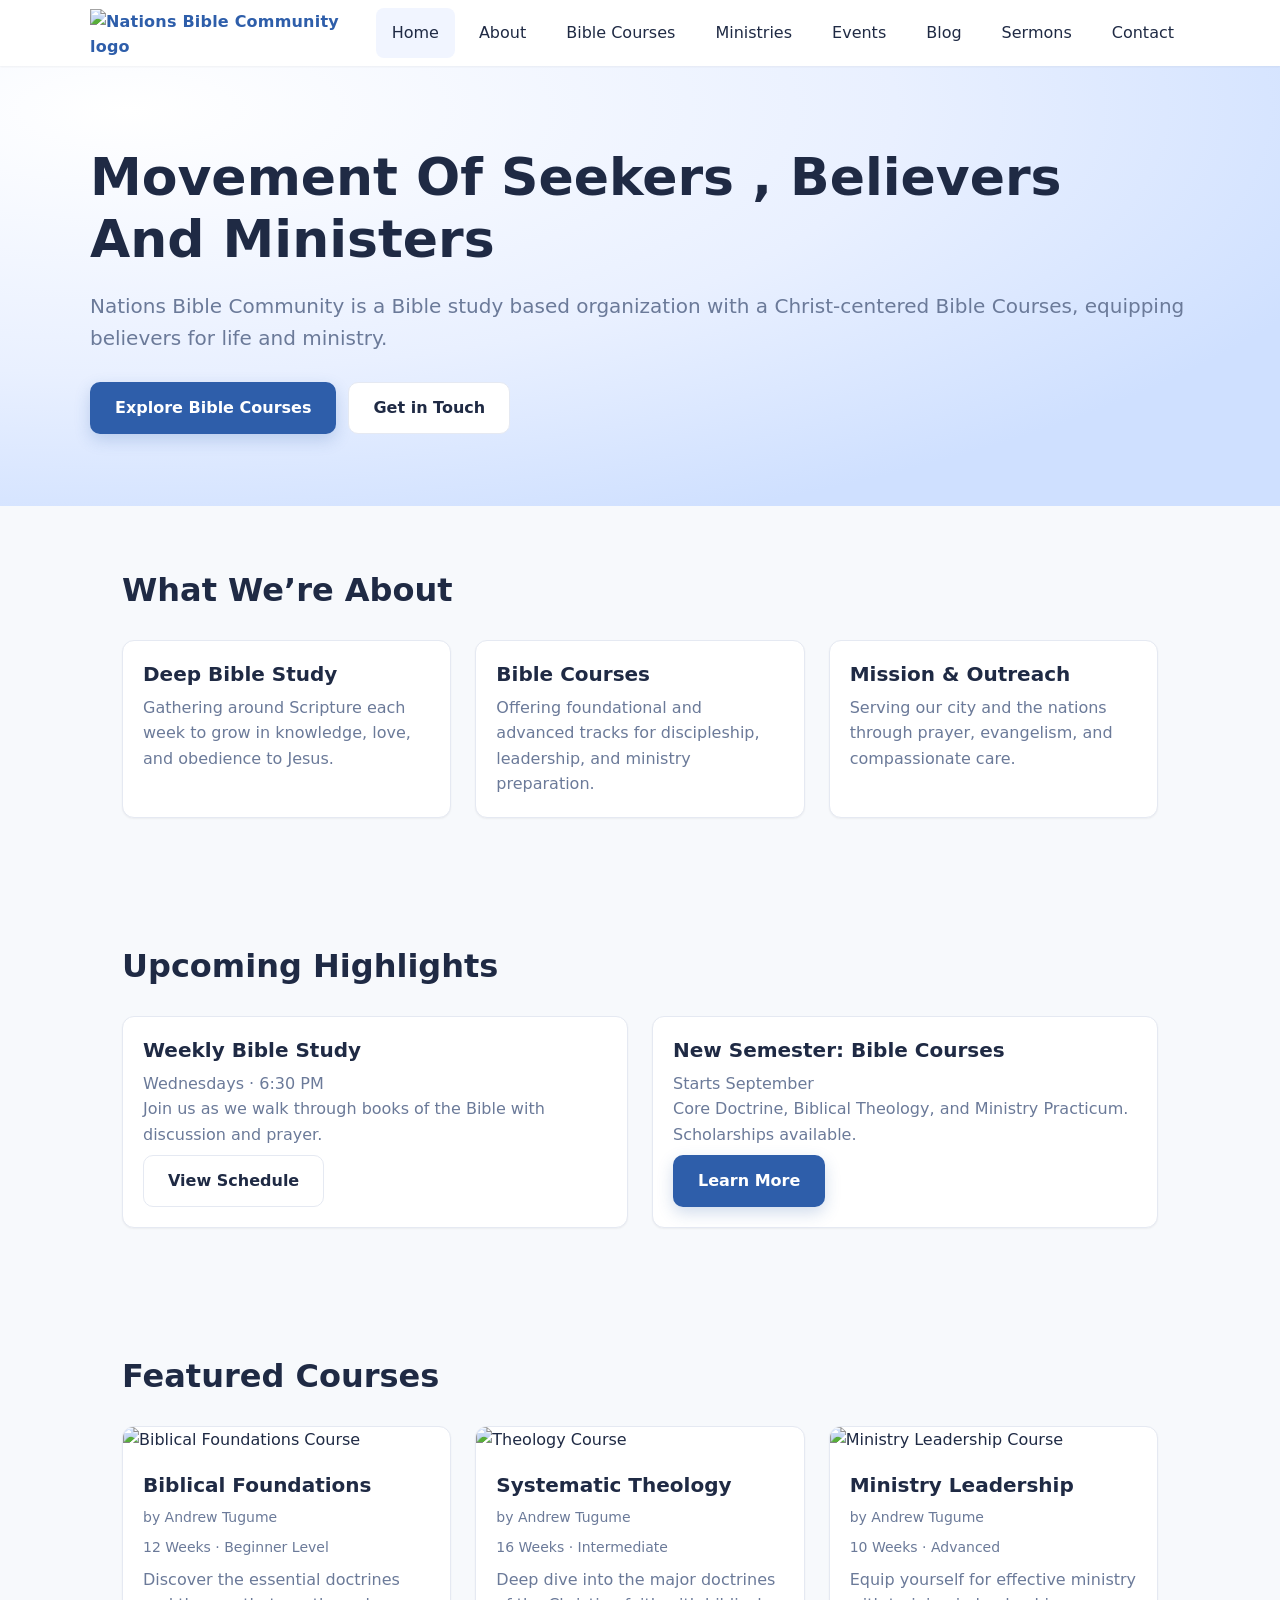
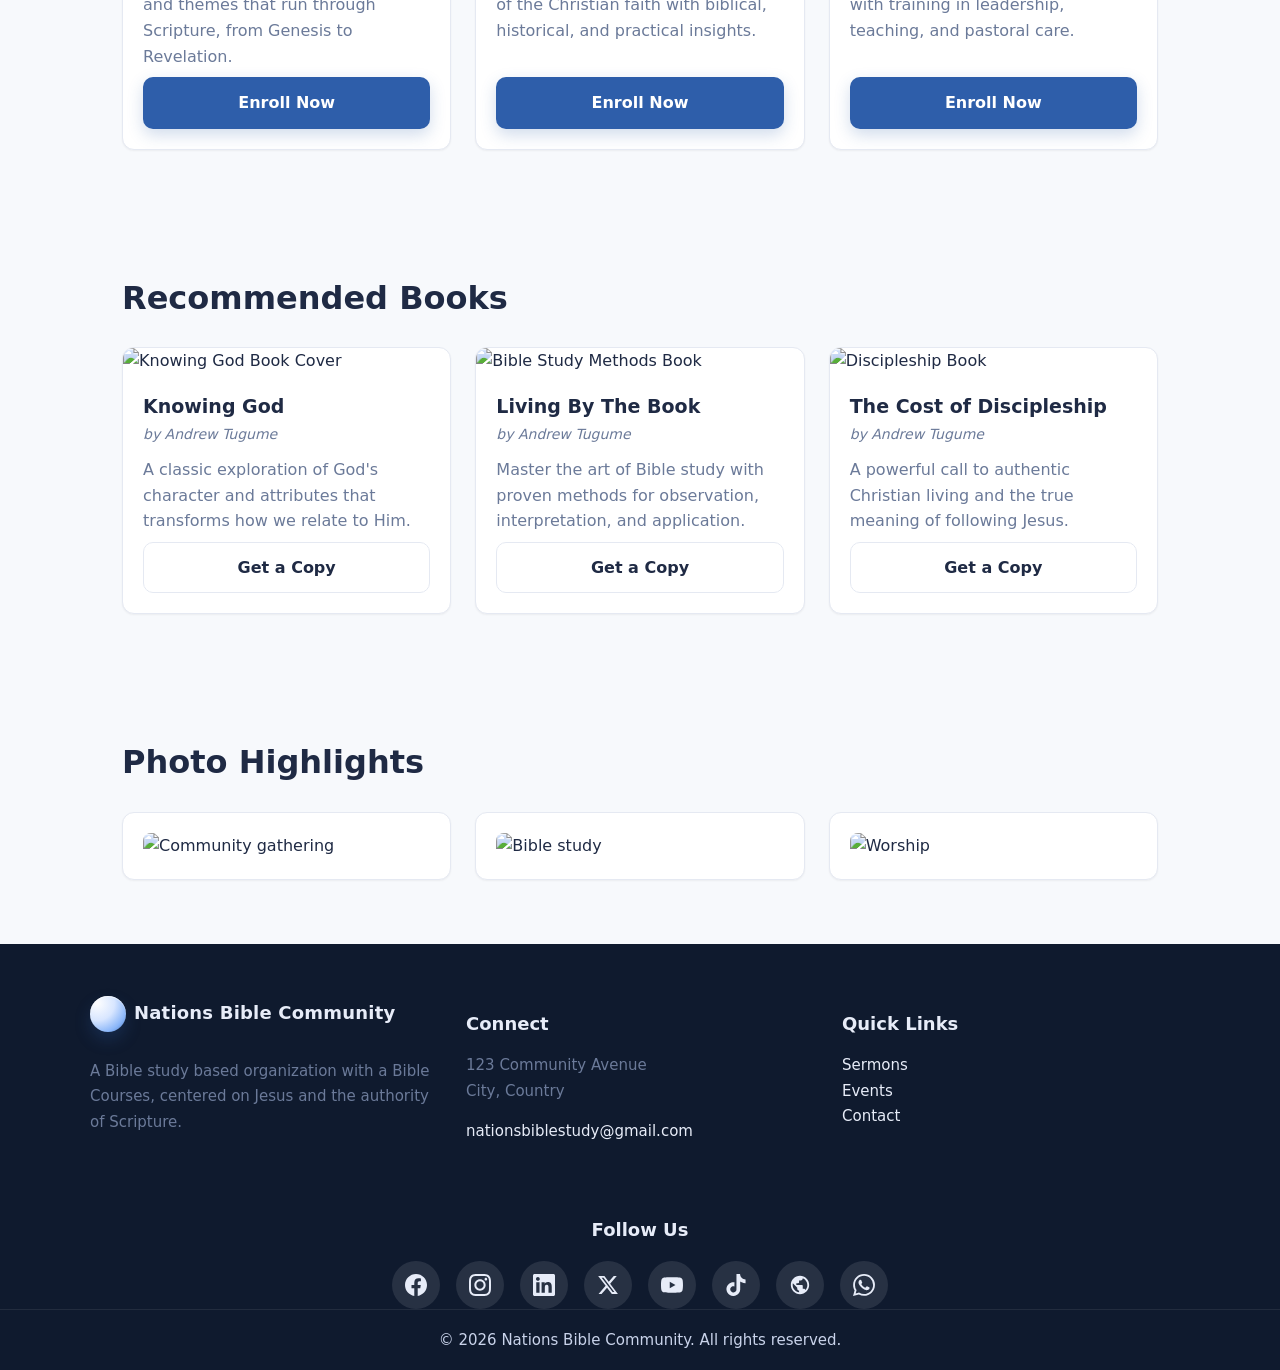
==== index.html @ 36cb025d "Add Netlify CMS blog system with first post: BOLDNESS FOR NOTABLE MIRACLES AND CONVERSIONS - Set up " ====
<!doctype html>
<html lang="en">
  <head>
    <meta charset="utf-8" />
    <meta name="viewport" content="width=device-width, initial-scale=1" />
    <title>Nations Bible Community</title>
    <meta name="description" content="Nations Bible Community – A Bible study based organization with a Bible Courses. Movement Of Seekers , Believers And Ministers" />
    <link rel="stylesheet" href="assets/css/styles.css" />
  </head>
  <body>
    <header class="site-header">
      <div class="container bar">
        <a class="brand" href="index.html">
          <img class="logo-img" src="https://res.cloudinary.com/dyz1cdgi8/image/upload/v1768128214/Nations_Bible_Community_Logo-04_iwufnb.png" alt="Nations Bible Community logo" />
        </a>
        <button class="nav-toggle" aria-controls="primary-nav" aria-expanded="false" aria-label="Toggle menu">☰</button>
        <nav id="primary-nav" class="primary-nav" aria-label="Primary">
          <ul class="container">
            <li><a class="active" href="index.html">Home</a></li>
            <li><a href="about.html">About</a></li>
            <li><a href="bible-Courses.html">Bible Courses</a></li>
            <li><a href="ministries.html">Ministries</a></li>
            <li><a href="events.html">Events</a></li>
            <li><a href="blog.html">Blog</a></li>
            <li><a href="sermons.html">Sermons</a></li>
            <li><a href="contact.html">Contact</a></li>
          </ul>
        </nav>
      </div>
    </header>

    <main>
      <section class="hero">
        <div class="container inner">
          <h1>Movement Of Seekers , Believers And Ministers</h1>
          <p>Nations Bible Community is a Bible study based organization with a Christ‑centered Bible Courses, equipping believers for life and ministry.</p>
          <div class="cta-row">
            <a class="btn btn-primary" href="bible-Courses.html">Explore Bible Courses</a>
            <a class="btn btn-secondary" href="contact.html">Get in Touch</a>
          </div>
        </div>
      </section>

      <section class="section">
        <div class="container">
          <h2 class="section-title">What We’re About</h2>
          <div class="grid cols-3">
            <div class="card">
              <h3>Deep Bible Study</h3>
              <p>Gathering around Scripture each week to grow in knowledge, love, and obedience to Jesus.</p>
            </div>
            <div class="card">
              <h3>Bible Courses</h3>
              <p>Offering foundational and advanced tracks for discipleship, leadership, and ministry preparation.</p>
            </div>
            <div class="card">
              <h3>Mission & Outreach</h3>
              <p>Serving our city and the nations through prayer, evangelism, and compassionate care.</p>
            </div>
          </div>
        </div>
      </section>

      <section class="section">
        <div class="container">
          <h2 class="section-title">Upcoming Highlights</h2>
          <div class="grid cols-2">
            <div class="card">
              <h3>Weekly Bible Study</h3>
              <p class="muted">Wednesdays · 6:30 PM</p>
              <p>Join us as we walk through books of the Bible with discussion and prayer.</p>
              <div class="spacer-sm"></div>
              <a class="btn btn-secondary" href="events.html">View Schedule</a>
            </div>
            <div class="card">
              <h3>New Semester: Bible Courses</h3>
              <p class="muted">Starts September</p>
              <p>Core Doctrine, Biblical Theology, and Ministry Practicum. Scholarships available.</p>
              <div class="spacer-sm"></div>
              <a class="btn btn-primary" href="bible-Courses.html">Learn More</a>
            </div>
          </div>
        </div>
      </section>

      <section class="section">
        <div class="container">
          <h2 class="section-title">Featured Courses</h2>
          <div class="grid cols-3">
            <div class="card course-card">
              <img src="https://images.unsplash.com/photo-1506869640319-fe1a24fd76dc?w=400&h=300&fit=crop" alt="Biblical Foundations Course" class="course-thumbnail" />
              <div class="course-content">
                <h3>Biblical Foundations</h3>
                <p class="muted">by Andrew Tugume</p>
                <p class="muted">12 Weeks · Beginner Level</p>
                <p>Discover the essential doctrines and themes that run through Scripture, from Genesis to Revelation.</p>
                <div class="spacer-sm"></div>
                <a class="btn btn-primary" href="bible-Courses.html">Enroll Now</a>
              </div>
            </div>
            <div class="card course-card">
              <img src="https://images.unsplash.com/photo-1532012197267-da84d127e765?w=400&h=300&fit=crop" alt="Theology Course" class="course-thumbnail" />
              <div class="course-content">
                <h3>Systematic Theology</h3>
                <p class="muted">by Andrew Tugume</p>
                <p class="muted">16 Weeks · Intermediate</p>
                <p>Deep dive into the major doctrines of the Christian faith with biblical, historical, and practical insights.</p>
                <div class="spacer-sm"></div>
                <a class="btn btn-primary" href="bible-Courses.html">Enroll Now</a>
              </div>
            </div>
            <div class="card course-card">
              <img src="https://images.unsplash.com/photo-1481627834876-b7833e8f5570?w=400&h=300&fit=crop" alt="Ministry Leadership Course" class="course-thumbnail" />
              <div class="course-content">
                <h3>Ministry Leadership</h3>
                <p class="muted">by Andrew Tugume</p>
                <p class="muted">10 Weeks · Advanced</p>
                <p>Equip yourself for effective ministry with training in leadership, teaching, and pastoral care.</p>
                <div class="spacer-sm"></div>
                <a class="btn btn-primary" href="bible-Courses.html">Enroll Now</a>
              </div>
            </div>
          </div>
        </div>
      </section>

      <section class="section">
        <div class="container">
          <h2 class="section-title">Recommended Books</h2>
          <div class="grid cols-3">
            <div class="card book-card">
              <img src="https://images.unsplash.com/photo-1544947950-fa07a98d237f?w=300&h=400&fit=crop" alt="Knowing God Book Cover" class="book-thumbnail" />
              <div class="book-content">
                <h3>Knowing God</h3>
                <p class="muted">by Andrew Tugume</p>
                <p>A classic exploration of God's character and attributes that transforms how we relate to Him.</p>
                <div class="spacer-sm"></div>
                <a class="btn btn-secondary" href="contact.html">Get a Copy</a>
              </div>
            </div>
            <div class="card book-card">
              <img src="https://images.unsplash.com/photo-1512820790803-83ca734da794?w=300&h=400&fit=crop" alt="Bible Study Methods Book" class="book-thumbnail" />
              <div class="book-content">
                <h3>Living By The Book</h3>
                <p class="muted">by Andrew Tugume</p>
                <p>Master the art of Bible study with proven methods for observation, interpretation, and application.</p>
                <div class="spacer-sm"></div>
                <a class="btn btn-secondary" href="contact.html">Get a Copy</a>
              </div>
            </div>
            <div class="card book-card">
              <img src="https://images.unsplash.com/photo-1543002588-bfa74002ed7e?w=300&h=400&fit=crop" alt="Discipleship Book" class="book-thumbnail" />
              <div class="book-content">
                <h3>The Cost of Discipleship</h3>
                <p class="muted">by Andrew Tugume</p>
                <p>A powerful call to authentic Christian living and the true meaning of following Jesus.</p>
                <div class="spacer-sm"></div>
                <a class="btn btn-secondary" href="contact.html">Get a Copy</a>
              </div>
            </div>
          </div>
        </div>
      </section>

      <section class="section">
        <div class="container">
          <h2 class="section-title">Photo Highlights</h2>
          <div class="grid cols-3">
            <div class="card"><img src="https://asset.cloudinary.com/dwa3soopc/c2e55dc8b83c767d360cef17e746f982" alt="Community gathering" /></div>
            <div class="card"><img src="https://asset.cloudinary.com/dwa3soopc/c2e55dc8b83c767d360cef17e746f982" alt="Bible study" /></div>
            <div class="card"><img src="https://asset.cloudinary.com/dwa3soopc/c2e55dc8b83c767d360cef17e746f982" alt="Worship" /></div>
          </div>
        </div>
      </section>
    </main>

    <footer class="site-footer">
      <div class="container grid cols-3">
        <div>
          <div class="brand">
            <span class="logo" aria-hidden="true"></span>
            <span class="title">Nations Bible Community</span>
          </div>
          <div class="spacer-sm"></div>
          <p class="muted">A Bible study based organization with a Bible Courses, centered on Jesus and the authority of Scripture.</p>
        </div>
        <div>
          <h3>Connect</h3>
          <p class="muted">123 Community Avenue<br>City, Country</p>
          <p><a href="mailto:nationsbiblestudy@gmail.com">nationsbiblestudy@gmail.com</a></p>
        </div>
        <div>
          <h3>Quick Links</h3>
          <p><a href="sermons.html">Sermons</a><br><a href="events.html">Events</a><br><a href="contact.html">Contact</a></p>
        </div>
      </div>
      <div class="container">
        <div class="social-links">
          <h3>Follow Us</h3>
          <div class="social-icons">
            <a href="https://www.facebook.com/nationsbiblecommunity" target="_blank" rel="noopener noreferrer" aria-label="Facebook" class="social-icon">
              <svg viewBox="0 0 24 24" width="24" height="24" fill="currentColor"><path d="M24 12.073c0-6.627-5.373-12-12-12s-12 5.373-12 12c0 5.99 4.388 10.954 10.125 11.854v-8.385H7.078v-3.47h3.047V9.43c0-3.007 1.792-4.669 4.533-4.669 1.312 0 2.686.235 2.686.235v2.953H15.83c-1.491 0-1.956.925-1.956 1.874v2.25h3.328l-.532 3.47h-2.796v8.385C19.612 23.027 24 18.062 24 12.073z"/></svg>
            </a>
            <a href="https://www.instagram.com/nationsbiblecommunity/" target="_blank" rel="noopener noreferrer" aria-label="Instagram" class="social-icon">
              <svg viewBox="0 0 24 24" width="24" height="24" fill="currentColor"><path d="M12 2.163c3.204 0 3.584.012 4.85.07 3.252.148 4.771 1.691 4.919 4.919.058 1.265.069 1.645.069 4.849 0 3.205-.012 3.584-.069 4.849-.149 3.225-1.664 4.771-4.919 4.919-1.266.058-1.644.07-4.85.07-3.204 0-3.584-.012-4.849-.07-3.26-.149-4.771-1.699-4.919-4.92-.058-1.265-.07-1.644-.07-4.849 0-3.204.013-3.583.07-4.849.149-3.227 1.664-4.771 4.919-4.919 1.266-.057 1.645-.069 4.849-.069zm0-2.163c-3.259 0-3.667.014-4.947.072-4.358.2-6.78 2.618-6.98 6.98-.059 1.281-.073 1.689-.073 4.948 0 3.259.014 3.668.072 4.948.2 4.358 2.618 6.78 6.98 6.98 1.281.058 1.689.072 4.948.072 3.259 0 3.668-.014 4.948-.072 4.354-.2 6.782-2.618 6.979-6.98.059-1.28.073-1.689.073-4.948 0-3.259-.014-3.667-.072-4.947-.196-4.354-2.617-6.78-6.979-6.98-1.281-.059-1.69-.073-4.949-.073zm0 5.838c-3.403 0-6.162 2.759-6.162 6.162s2.759 6.163 6.162 6.163 6.162-2.759 6.162-6.163c0-3.403-2.759-6.162-6.162-6.162zm0 10.162c-2.209 0-4-1.79-4-4 0-2.209 1.791-4 4-4s4 1.791 4 4c0 2.21-1.791 4-4 4zm6.406-11.845c-.796 0-1.441.645-1.441 1.44s.645 1.44 1.441 1.44c.795 0 1.439-.645 1.439-1.44s-.644-1.44-1.439-1.44z"/></svg>
            </a>
            <a href="https://www.linkedin.com/in/nations-bible-community-0844b33a5/" target="_blank" rel="noopener noreferrer" aria-label="LinkedIn" class="social-icon">
              <svg viewBox="0 0 24 24" width="24" height="24" fill="currentColor"><path d="M20.447 20.452h-3.554v-5.569c0-1.328-.027-3.037-1.852-3.037-1.853 0-2.136 1.445-2.136 2.939v5.667H9.351V9h3.414v1.561h.046c.477-.9 1.637-1.85 3.37-1.85 3.601 0 4.267 2.37 4.267 5.455v6.286zM5.337 7.433c-1.144 0-2.063-.926-2.063-2.065 0-1.138.92-2.063 2.063-2.063 1.14 0 2.064.925 2.064 2.063 0 1.139-.925 2.065-2.064 2.065zm1.782 13.019H3.555V9h3.564v11.452zM22.225 0H1.771C.792 0 0 .774 0 1.729v20.542C0 23.227.792 24 1.771 24h20.451C23.2 24 24 23.227 24 22.271V1.729C24 .774 23.2 0 22.222 0h.003z"/></svg>
            </a>
            <a href="https://x.com/NationsBible" target="_blank" rel="noopener noreferrer" aria-label="Twitter/X" class="social-icon">
              <svg viewBox="0 0 24 24" width="24" height="24" fill="currentColor"><path d="M18.244 2.25h3.308l-7.227 8.26 8.502 11.24H16.17l-5.214-6.817L4.99 21.75H1.68l7.73-8.835L1.254 2.25H8.08l4.713 6.231zm-1.161 17.52h1.833L7.084 4.126H5.117z"/></svg>
            </a>
            <a href="https://www.youtube.com/@NationsBibleCommunity" target="_blank" rel="noopener noreferrer" aria-label="YouTube" class="social-icon">
              <svg viewBox="0 0 24 24" width="24" height="24" fill="currentColor"><path d="M23.498 6.186a3.016 3.016 0 0 0-2.122-2.136C19.505 3.545 12 3.545 12 3.545s-7.505 0-9.377.505A3.017 3.017 0 0 0 .502 6.186C0 8.07 0 12 0 12s0 3.93.502 5.814a3.016 3.016 0 0 0 2.122 2.136c1.871.505 9.376.505 9.376.505s7.505 0 9.377-.505a3.015 3.015 0 0 0 2.122-2.136C24 15.93 24 12 24 12s0-3.93-.502-5.814zM9.545 15.568V8.432L15.818 12l-6.273 3.568z"/></svg>
            </a>
            <a href="https://www.tiktok.com/@nationsbiblecommunity" target="_blank" rel="noopener noreferrer" aria-label="TikTok" class="social-icon">
              <svg viewBox="0 0 24 24" width="24" height="24" fill="currentColor"><path d="M12.525.02c1.31-.02 2.61-.01 3.91-.02.08 1.53.63 3.09 1.75 4.17 1.12 1.11 2.7 1.62 4.24 1.79v4.03c-1.44-.05-2.89-.35-4.2-.97-.57-.26-1.1-.59-1.62-.93-.01 2.92.01 5.84-.02 8.75-.08 1.4-.54 2.79-1.35 3.94-1.31 1.92-3.58 3.17-5.91 3.21-1.43.08-2.86-.31-4.08-1.03-2.02-1.19-3.44-3.37-3.65-5.71-.02-.5-.03-1-.01-1.49.18-1.9 1.12-3.72 2.58-4.96 1.66-1.44 3.98-2.13 6.15-1.72.02 1.48-.04 2.96-.04 4.44-.99-.32-2.15-.23-3.02.37-.63.41-1.11 1.04-1.36 1.75-.21.51-.15 1.07-.14 1.61.24 1.64 1.82 3.02 3.5 2.87 1.12-.01 2.19-.66 2.77-1.61.19-.33.4-.67.41-1.06.1-1.79.06-3.57.07-5.36.01-4.03-.01-8.05.02-12.07z"/></svg>
            </a>
            <a href="index.html" aria-label="Website" class="social-icon">
              <svg viewBox="0 0 24 24" width="24" height="24" fill="currentColor"><path d="M12 2C6.48 2 2 6.48 2 12s4.48 10 10 10 10-4.48 10-10S17.52 2 12 2zm-1 17.93c-3.95-.49-7-3.85-7-7.93 0-.62.08-1.21.21-1.79L9 15v1c0 1.1.9 2 2 2v1.93zm6.9-2.54c-.26-.81-1-1.39-1.9-1.39h-1v-3c0-.55-.45-1-1-1H8v-2h2c.55 0 1-.45 1-1V7h2c1.1 0 2-.9 2-2v-.41c2.93 1.19 5 4.06 5 7.41 0 2.08-.8 3.97-2.1 5.39z"/></svg>
            </a>
            <a href="https://chat.whatsapp.com/FD0A2mCJZDa2Mbqac1Lst9" target="_blank" rel="noopener noreferrer" aria-label="WhatsApp" class="social-icon">
              <svg viewBox="0 0 24 24" width="24" height="24" fill="currentColor"><path d="M17.472 14.382c-.297-.149-1.758-.867-2.03-.967-.273-.099-.471-.148-.67.15-.197.297-.767.966-.94 1.164-.173.199-.347.223-.644.075-.297-.15-1.255-.463-2.39-1.475-.883-.788-1.48-1.761-1.653-2.059-.173-.297-.018-.458.13-.606.134-.133.298-.347.446-.52.149-.174.198-.298.298-.497.099-.198.05-.371-.025-.52-.075-.149-.669-1.612-.916-2.207-.242-.579-.487-.5-.669-.51-.173-.008-.371-.01-.57-.01-.198 0-.52.074-.792.372-.272.297-1.04 1.016-1.04 2.479 0 1.462 1.065 2.875 1.213 3.074.149.198 2.096 3.2 5.077 4.487.709.306 1.262.489 1.694.625.712.227 1.36.195 1.871.118.571-.085 1.758-.719 2.006-1.413.248-.694.248-1.289.173-1.413-.074-.124-.272-.198-.57-.347m-5.421 7.403h-.004a9.87 9.87 0 01-5.031-1.378l-.361-.214-3.741.982.998-3.648-.235-.374a9.86 9.86 0 01-1.51-5.26c.001-5.45 4.436-9.884 9.888-9.884 2.64 0 5.122 1.03 6.988 2.898a9.825 9.825 0 012.893 6.994c-.003 5.45-4.437 9.884-9.885 9.884m8.413-18.297A11.815 11.815 0 0012.05 0C5.495 0 .16 5.335.157 11.892c0 2.096.547 4.142 1.588 5.945L.057 24l6.305-1.654a11.882 11.882 0 005.683 1.448h.005c6.554 0 11.89-5.335 11.893-11.893a11.821 11.821 0 00-3.48-8.413Z"/></svg>
            </a>
          </div>
        </div>
      </div>
      <div class="footer-bottom">
        <div class="container">© <span data-year></span> Nations Bible Community. All rights reserved.</div>
      </div>
    </footer>

    <script src="assets/js/main.js"></script>
  </body>
  </html>
---- assets/css/styles.css ----
/*
  Nations Bible Community – Site Styles
  Mobile-first, responsive, accessible stylesheet.
*/

:root {
  --color-primary: #2e5eaa;
  --color-accent: #f9b233;
  --color-bg: #f7f9fc;
  --color-surface: #ffffff;
  --color-text: #1f2a44;
  --color-muted: #6b7a99;
  --color-border: #e5e9f2;
  --shadow-sm: 0 1px 2px rgba(0, 0, 0, 0.05);
  --shadow-md: 0 8px 24px rgba(31, 42, 68, 0.08);
  --radius: 12px;
  --radius-sm: 8px;
  --max-w: 1100px;
}

* {
  box-sizing: border-box;
}

html {
  font-size: 16px;
  -webkit-text-size-adjust: 100%;
  -webkit-tap-highlight-color: transparent;
}

html, body {
  margin: 0;
  padding: 0;
  font-family: Inter, system-ui, -apple-system, Segoe UI, Roboto, Helvetica, Arial, "Apple Color Emoji", "Segoe UI Emoji";
  color: var(--color-text);
  background: var(--color-bg);
  line-height: 1.6;
  overflow-x: hidden;
}

img, video {
  max-width: 100%;
  height: auto;
  display: block;
}

a {
  color: var(--color-primary);
  text-decoration: none;
  -webkit-tap-highlight-color: rgba(46, 94, 170, 0.1);
}

a:hover {
  text-decoration: underline;
}

/* Touch-friendly minimum target size */
button, a, input, select, textarea {
  min-height: 44px;
}

.container {
  width: 100%;
  max-width: var(--max-w);
  margin: 0 auto;
  padding: 0 16px;
}

@media (min-width: 640px) {
  .container {
    padding: 0 24px;
  }
}

@media (min-width: 1024px) {
  .container {
    padding: 0 32px;
  }
}

/* Header / Navigation */
.site-header {
  position: sticky;
  top: 0;
  z-index: 1000;
  background: var(--color-surface);
  box-shadow: var(--shadow-sm);
}

.site-header .bar {
  display: flex;
  align-items: center;
  justify-content: space-between;
  min-height: 64px;
  padding: 8px 0;
}

.brand {
  display: flex;
  align-items: center;
  gap: 8px;
  font-weight: 700;
  letter-spacing: 0.2px;
  min-height: 44px;
}

.brand .logo {
  width: 36px;
  height: 36px;
  flex-shrink: 0;
  border-radius: 50%;
  background: radial-gradient(120% 120% at 20% 20%, #fefefe, #d8e6ff 40%, #8ab6f9 70%, #2e5eaa 100%);
  box-shadow: inset 0 1px 0 rgba(255,255,255,.6), 0 8px 16px rgba(46,94,170,.25);
}

.brand .title {
  font-size: 16px;
  display: none;
}

@media (min-width: 640px) {
  .brand .title {
    display: block;
    font-size: 18px;
  }
}

/* Image logo support */
.brand .logo-img {
  height: 36px;
  width: auto;
  max-width: 150px;
  object-fit: contain;
}

@media (min-width: 640px) {
  .brand .logo-img {
    height: 40px;
    max-width: 200px;
  }
}

@media (min-width: 1024px) {
  .brand .logo-img {
    height: 48px;
    max-width: 250px;
  }
}

.nav-toggle {
  appearance: none;
  border: 1px solid var(--color-border);
  background: var(--color-surface);
  color: var(--color-text);
  height: 44px;
  width: 48px;
  border-radius: var(--radius-sm);
  display: grid;
  place-items: center;
  cursor: pointer;
  font-size: 20px;
  flex-shrink: 0;
  transition: background 0.2s ease;
}

.nav-toggle:hover {
  background: #f1f5ff;
}

.nav-toggle:active {
  transform: scale(0.98);
}

nav.primary-nav {
  position: fixed;
  inset: 64px 0 auto 0;
  background: var(--color-surface);
  box-shadow: var(--shadow-md);
  transform: translateY(-8px);
  opacity: 0;
  pointer-events: none;
  transition: opacity .2s ease, transform .2s ease;
  max-height: calc(100vh - 64px);
  overflow-y: auto;
  -webkit-overflow-scrolling: touch;
}

nav.primary-nav.open {
  transform: translateY(0);
  opacity: 1;
  pointer-events: auto;
}

nav.primary-nav ul {
  list-style: none;
  margin: 0;
  padding: 12px;
}

nav.primary-nav li a {
  display: block;
  padding: 14px 16px;
  border-radius: var(--radius-sm);
  color: var(--color-text);
  font-size: 16px;
  transition: background 0.2s ease;
}

nav.primary-nav li a:hover,
nav.primary-nav li a.active {
  background: #f1f5ff;
  text-decoration: none;
}

/* Tablet and Desktop nav */
@media (min-width: 768px) {
  .nav-toggle { display: none; }
  
  nav.primary-nav {
    position: static;
    background: transparent;
    box-shadow: none;
    transform: none;
    opacity: 1;
    pointer-events: auto;
    max-height: none;
    overflow-y: visible;
  }
  
  nav.primary-nav ul {
    display: flex;
    gap: 4px;
    padding: 0;
    flex-wrap: wrap;
  }
  
  nav.primary-nav li a { 
    padding: 10px 12px;
    font-size: 15px;
  }
}

@media (min-width: 1024px) {
  nav.primary-nav ul {
    gap: 8px;
  }
  
  nav.primary-nav li a { 
    padding: 12px 16px;
    font-size: 16px;
  }
}

/* Hero */
.hero {
  position: relative;
  background: radial-gradient(120% 120% at 10% 10%, #ffffff, #e9f0ff 50%, #cfe0ff 85%);
  overflow: hidden;
}

.hero .inner {
  display: grid;
  gap: 16px;
  padding: 40px 0 36px;
}

.hero h1 {
  margin: 0;
  font-size: 28px;
  line-height: 1.2;
}

.hero p {
  margin: 0;
  color: var(--color-muted);
  font-size: 16px;
  line-height: 1.6;
}

.cta-row {
  display: flex;
  gap: 12px;
  flex-wrap: wrap;
  margin-top: 8px;
}

@media (min-width: 640px) {
  .hero .inner { 
    padding: 48px 0 44px;
    gap: 18px;
  }
  .hero h1 { font-size: 36px; }
  .hero p { font-size: 18px; }
}

@media (min-width: 1024px) {
  .hero .inner { 
    padding: 64px 0 56px;
    gap: 20px;
  }
  .hero h1 { font-size: 44px; }
  .hero p { font-size: 20px; }
}

@media (min-width: 1280px) {
  .hero .inner { padding: 80px 0 72px; }
  .hero h1 { font-size: 52px; }
}

/* Sections */
section.section {
  padding: 36px 0;
}

@media (min-width: 640px) {
  section.section {
    padding: 48px 0;
  }
}

@media (min-width: 1024px) {
  section.section {
    padding: 64px 0;
  }
}

.section .section-title {
  margin: 0 0 20px 0;
  font-size: 24px;
  line-height: 1.3;
}

@media (min-width: 640px) {
  .section .section-title {
    font-size: 28px;
    margin: 0 0 24px 0;
  }
}

@media (min-width: 1024px) {
  .section .section-title {
    font-size: 32px;
    margin: 0 0 28px 0;
  }
}

.grid {
  display: grid;
  gap: 16px;
}

@media (min-width: 640px) {
  .grid {
    gap: 20px;
  }
}

@media (min-width: 1024px) {
  .grid {
    gap: 24px;
  }
}

.grid.cols-3 { 
  grid-template-columns: 1fr;
}

@media (min-width: 640px) {
  .grid.cols-3 { 
    grid-template-columns: repeat(2, 1fr);
  }
}

@media (min-width: 1024px) {
  .grid.cols-3 { 
    grid-template-columns: repeat(3, 1fr);
  }
}

.grid.cols-2 { 
  grid-template-columns: 1fr;
}

@media (min-width: 768px) {
  .grid.cols-2 { 
    grid-template-columns: repeat(2, 1fr);
  }
}

.card {
  background: var(--color-surface);
  border: 1px solid var(--color-border);
  border-radius: var(--radius);
  padding: 16px;
  box-shadow: var(--shadow-sm);
  transition: transform 0.2s ease, box-shadow 0.2s ease;
}

@media (min-width: 640px) {
  .card {
    padding: 20px;
  }
}

.card:hover {
  transform: translateY(-2px);
  box-shadow: var(--shadow-md);
}

.card h3 {
  margin: 0 0 8px 0;
  font-size: 18px;
  line-height: 1.3;
}

@media (min-width: 640px) {
  .card h3 {
    font-size: 20px;
  }
}

.card p { 
  margin: 0; 
  color: var(--color-muted);
  font-size: 15px;
  line-height: 1.6;
}

@media (min-width: 640px) {
  .card p {
    font-size: 16px;
  }
}

.card img {
  border-radius: 8px;
  width: 100%;
  height: auto;
}

/* Course Cards */
.course-card {
  display: flex;
  flex-direction: column;
  overflow: hidden;
  padding: 0;
}

.course-thumbnail {
  width: 100%;
  height: 200px;
  object-fit: cover;
  border-radius: 12px 12px 0 0;
}

@media (min-width: 640px) {
  .course-thumbnail {
    height: 220px;
  }
}

@media (min-width: 1024px) {
  .course-thumbnail {
    height: 240px;
  }
}

.course-content {
  padding: 16px;
  display: flex;
  flex-direction: column;
  flex-grow: 1;
}

@media (min-width: 640px) {
  .course-content {
    padding: 20px;
  }
}

.course-card h3 {
  margin: 0 0 8px 0;
  font-size: 20px;
  color: var(--color-text);
}

.course-card .muted {
  font-size: 14px;
  margin-bottom: 8px;
}

.course-card .btn {
  margin-top: auto;
  width: 100%;
}

/* Book Cards */
.book-card {
  display: flex;
  flex-direction: column;
  overflow: hidden;
  padding: 0;
}

.book-thumbnail {
  width: 100%;
  height: 280px;
  object-fit: cover;
  border-radius: 12px 12px 0 0;
}

@media (min-width: 640px) {
  .book-thumbnail {
    height: 320px;
  }
}

@media (min-width: 1024px) {
  .book-thumbnail {
    height: 360px;
  }
}

.book-content {
  padding: 16px;
  display: flex;
  flex-direction: column;
  flex-grow: 1;
}

@media (min-width: 640px) {
  .book-content {
    padding: 20px;
  }
}

.book-card h3 {
  margin: 0 0 4px 0;
  font-size: 19px;
  color: var(--color-text);
}

.book-card .muted {
  font-size: 14px;
  margin-bottom: 12px;
  font-style: italic;
}

.book-card p {
  margin-bottom: 0;
}

.book-card .btn {
  margin-top: auto;
  width: 100%;
}

/* Buttons */
.btn {
  display: inline-flex;
  align-items: center;
  justify-content: center;
  gap: 8px;
  padding: 12px 20px;
  border-radius: 10px;
  border: 1px solid transparent;
  font-weight: 600;
  font-size: 15px;
  min-height: 48px;
  cursor: pointer;
  transition: all 0.2s ease;
  text-align: center;
  width: 100%;
}

@media (min-width: 640px) {
  .btn {
    width: auto;
    font-size: 16px;
    padding: 12px 24px;
  }
}

.btn-primary {
  background: var(--color-primary);
  color: white;
  box-shadow: 0 6px 16px rgba(46, 94, 170, .22);
}

.btn-primary:hover { 
  filter: brightness(1.05); 
  text-decoration: none;
  transform: translateY(-1px);
  box-shadow: 0 8px 20px rgba(46, 94, 170, .3);
}

.btn-primary:active {
  transform: translateY(0);
}

.btn-secondary {
  background: #fff;
  color: var(--color-text);
  border-color: var(--color-border);
}

.btn-secondary:hover {
  background: #f1f5ff;
  text-decoration: none;
  border-color: var(--color-primary);
}

/* Lists */
.list {
  padding-left: 20px;
}

.list li { 
  margin-bottom: 8px;
  line-height: 1.6;
}

/* Forms */
form .field {
  display: grid;
  gap: 6px;
  margin-bottom: 16px;
}

label { 
  font-weight: 600;
  font-size: 15px;
}

@media (min-width: 640px) {
  label {
    font-size: 16px;
  }
}

input[type="text"],
input[type="email"],
input[type="tel"],
textarea, select {
  width: 100%;
  border: 1px solid var(--color-border);
  border-radius: 10px;
  padding: 12px 14px;
  background: var(--color-surface);
  color: var(--color-text);
  font-size: 16px;
  transition: border-color 0.2s ease;
  -webkit-appearance: none;
  appearance: none;
}

input[type="text"]:focus,
input[type="email"]:focus,
input[type="tel"]:focus,
textarea:focus,
select:focus {
  outline: none;
  border-color: var(--color-primary);
  box-shadow: 0 0 0 3px rgba(46, 94, 170, 0.1);
}

textarea { 
  min-height: 140px; 
  resize: vertical;
  font-family: inherit;
}

/* Footer */
.site-footer {
  background: #0f1a2e;
  color: #e7ecf8;
}

.site-footer a { 
  color: #e7ecf8;
  min-height: auto;
}

.site-footer .grid {
  padding: 32px 0 16px;
  grid-template-columns: 1fr;
  gap: 28px;
}

@media (min-width: 640px) {
  .site-footer .grid {
    padding: 40px 0 20px;
    grid-template-columns: repeat(2, 1fr);
  }
}

@media (min-width: 1024px) {
  .site-footer .grid {
    padding: 48px 0 24px;
    grid-template-columns: repeat(3, 1fr);
  }
}

.site-footer h3 {
  font-size: 18px;
  margin-bottom: 12px;
}

.site-footer p {
  line-height: 1.7;
  font-size: 15px;
}

.social-links {
  margin-top: 24px;
  text-align: center;
}

@media (min-width: 640px) {
  .social-links {
    margin-top: 32px;
  }
}

.social-links h3 {
  margin-bottom: 16px;
  font-size: 18px;
}

.social-icons {
  display: flex;
  justify-content: center;
  gap: 12px;
  flex-wrap: wrap;
}

@media (min-width: 640px) {
  .social-icons {
    gap: 16px;
  }
}

.social-icon {
  display: inline-flex;
  align-items: center;
  justify-content: center;
  width: 48px;
  height: 48px;
  min-height: 48px;
  border-radius: 50%;
  background: rgba(255, 255, 255, 0.1);
  color: #e7ecf8;
  transition: all 0.3s ease;
  flex-shrink: 0;
}

.social-icon:hover {
  background: var(--color-primary);
  transform: translateY(-2px);
  text-decoration: none;
}

.social-icon:active {
  transform: translateY(0);
}

.social-icon svg {
  width: 22px;
  height: 22px;
}

.footer-bottom {
  border-top: 1px solid rgba(255,255,255,.08);
  padding: 16px 0;
  font-size: 14px;
  color: #c9d3ea;
  text-align: center;
}

@media (min-width: 640px) {
  .footer-bottom {
    padding: 18px 0;
    font-size: 15px;
  }
}

/* Utilities */
.muted { 
  color: var(--color-muted);
  font-size: 15px;
}

@media (min-width: 640px) {
  .muted {
    font-size: 16px;
  }
}

.center { text-align: center; }
.spacer-sm { height: 8px; }
.spacer-md { height: 16px; }
.spacer-lg { height: 24px; }

.hidden { 
  position: absolute !important; 
  left: -9999px; 
}

/* Accessibility improvements */
@media (prefers-reduced-motion: reduce) {
  *,
  *::before,
  *::after {
    animation-duration: 0.01ms !important;
    animation-iteration-count: 1 !important;
    transition-duration: 0.01ms !important;
  }
}

/* Better focus states for keyboard navigation */
a:focus-visible,
button:focus-visible,
input:focus-visible,
select:focus-visible,
textarea:focus-visible {
  outline: 3px solid var(--color-primary);
  outline-offset: 2px;
}

/* Prevent text size adjustment on iOS */
@supports (-webkit-touch-callout: none) {
  body {
    -webkit-text-size-adjust: 100%;
  }
}

/* Blog Styles */
.blog-grid {
  display: grid;
  gap: 24px;
  margin-top: 32px;
}

@media (min-width: 768px) {
  .blog-grid {
    grid-template-columns: repeat(2, 1fr);
    gap: 32px;
  }
}

@media (min-width: 1024px) {
  .blog-grid {
    grid-template-columns: repeat(3, 1fr);
  }
}

.blog-card {
  background: var(--color-surface);
  border-radius: var(--radius);
  box-shadow: var(--shadow-md);
  overflow: hidden;
  transition: transform 0.2s ease, box-shadow 0.2s ease;
  display: flex;
  flex-direction: column;
  min-height: 280px;
}

.blog-card:hover {
  transform: translateY(-4px);
  box-shadow: 0 12px 32px rgba(31, 42, 68, 0.12);
}

.blog-content {
  padding: 24px;
  display: flex;
  flex-direction: column;
  flex: 1;
}

@media (min-width: 640px) {
  .blog-content {
    padding: 28px;
  }
}

.blog-meta {
  display: flex;
  gap: 12px;
  font-size: 13px;
  color: var(--color-muted);
  margin-bottom: 12px;
  flex-wrap: wrap;
}

.blog-date, .blog-author {
  display: inline-block;
}

.blog-date::after {
  content: "•";
  margin-left: 12px;
  color: var(--color-border);
}

.blog-title {
  margin: 0 0 12px;
  font-size: 20px;
  font-weight: 700;
  line-height: 1.3;
}

@media (min-width: 640px) {
  .blog-title {
    font-size: 22px;
  }
}

.blog-title a {
  color: var(--color-text);
  transition: color 0.2s ease;
}

.blog-title a:hover {
  color: var(--color-primary);
}

.blog-excerpt {
  margin: 0 0 16px;
  font-size: 15px;
  line-height: 1.6;
  color: var(--color-muted);
  flex: 1;
}

@media (min-width: 640px) {
  .blog-excerpt {
    font-size: 16px;
  }
}

/* Individual Blog Post */
.container.narrow {
  max-width: 750px;
  margin: 0 auto;
  padding: 0 16px;
}

@media (min-width: 640px) {
  .container.narrow {
    padding: 0 24px;
  }
}

.blog-post {
  padding: 40px 0 60px;
}

@media (min-width: 640px) {
  .blog-post {
    padding: 60px 0 80px;
  }
}

.blog-post-header {
  margin-bottom: 32px;
  padding-bottom: 24px;
  border-bottom: 2px solid var(--color-border);
}

@media (min-width: 640px) {
  .blog-post-header {
    margin-bottom: 40px;
    padding-bottom: 32px;
  }
}

.blog-post-header h1 {
  margin: 0 0 16px;
  font-size: 28px;
  font-weight: 800;
  line-height: 1.2;
  color: var(--color-text);
}

@media (min-width: 640px) {
  .blog-post-header h1 {
    font-size: 36px;
  }
}

@media (min-width: 768px) {
  .blog-post-header h1 {
    font-size: 42px;
  }
}

.blog-post-meta {
  display: flex;
  gap: 12px;
  font-size: 14px;
  color: var(--color-muted);
  flex-wrap: wrap;
}

@media (min-width: 640px) {
  .blog-post-meta {
    font-size: 15px;
  }
}

.blog-post-content {
  font-size: 16px;
  line-height: 1.8;
  color: var(--color-text);
}

@media (min-width: 640px) {
  .blog-post-content {
    font-size: 18px;
    line-height: 1.9;
  }
}

.blog-post-content p {
  margin: 0 0 20px;
}

@media (min-width: 640px) {
  .blog-post-content p {
    margin: 0 0 24px;
  }
}

.blog-post-content h2 {
  margin: 40px 0 20px;
  font-size: 24px;
  font-weight: 700;
  color: var(--color-text);
}

@media (min-width: 640px) {
  .blog-post-content h2 {
    font-size: 28px;
    margin: 48px 0 24px;
  }
}

.blog-post-content ul,
.blog-post-content ol {
  margin: 0 0 24px;
  padding-left: 24px;
}

@media (min-width: 640px) {
  .blog-post-content ul,
  .blog-post-content ol {
    padding-left: 28px;
  }
}

.blog-post-content li {
  margin-bottom: 12px;
}

.blog-post-content .scripture {
  font-style: italic;
  font-size: 17px;
  padding: 20px;
  background: var(--color-bg);
  border-left: 4px solid var(--color-primary);
  border-radius: var(--radius-sm);
  margin: 0 0 28px;
}

@media (min-width: 640px) {
  .blog-post-content .scripture {
    font-size: 19px;
    padding: 24px;
    margin: 0 0 32px;
  }
}

.blog-post-content .study-references {
  list-style: none;
  padding: 0;
  margin: 20px 0;
}

.blog-post-content .study-references li {
  padding: 12px 0;
  border-bottom: 1px solid var(--color-border);
}

.blog-post-content .study-references li:last-child {
  border-bottom: none;
}

.blog-post-content .divider {
  margin: 40px 0;
  border: none;
  border-top: 2px solid var(--color-border);
}

@media (min-width: 640px) {
  .blog-post-content .divider {
    margin: 48px 0;
  }
}

.blog-post-content .author-signature {
  text-align: right;
  font-size: 18px;
  color: var(--color-muted);
  margin: 24px 0 0;
}

@media (min-width: 640px) {
  .blog-post-content .author-signature {
    font-size: 20px;
  }
}

.blog-post-footer {
  margin-top: 48px;
  padding-top: 32px;
  border-top: 2px solid var(--color-border);
}

@media (min-width: 640px) {
  .blog-post-footer {
    margin-top: 60px;
    padding-top: 40px;
  }
}
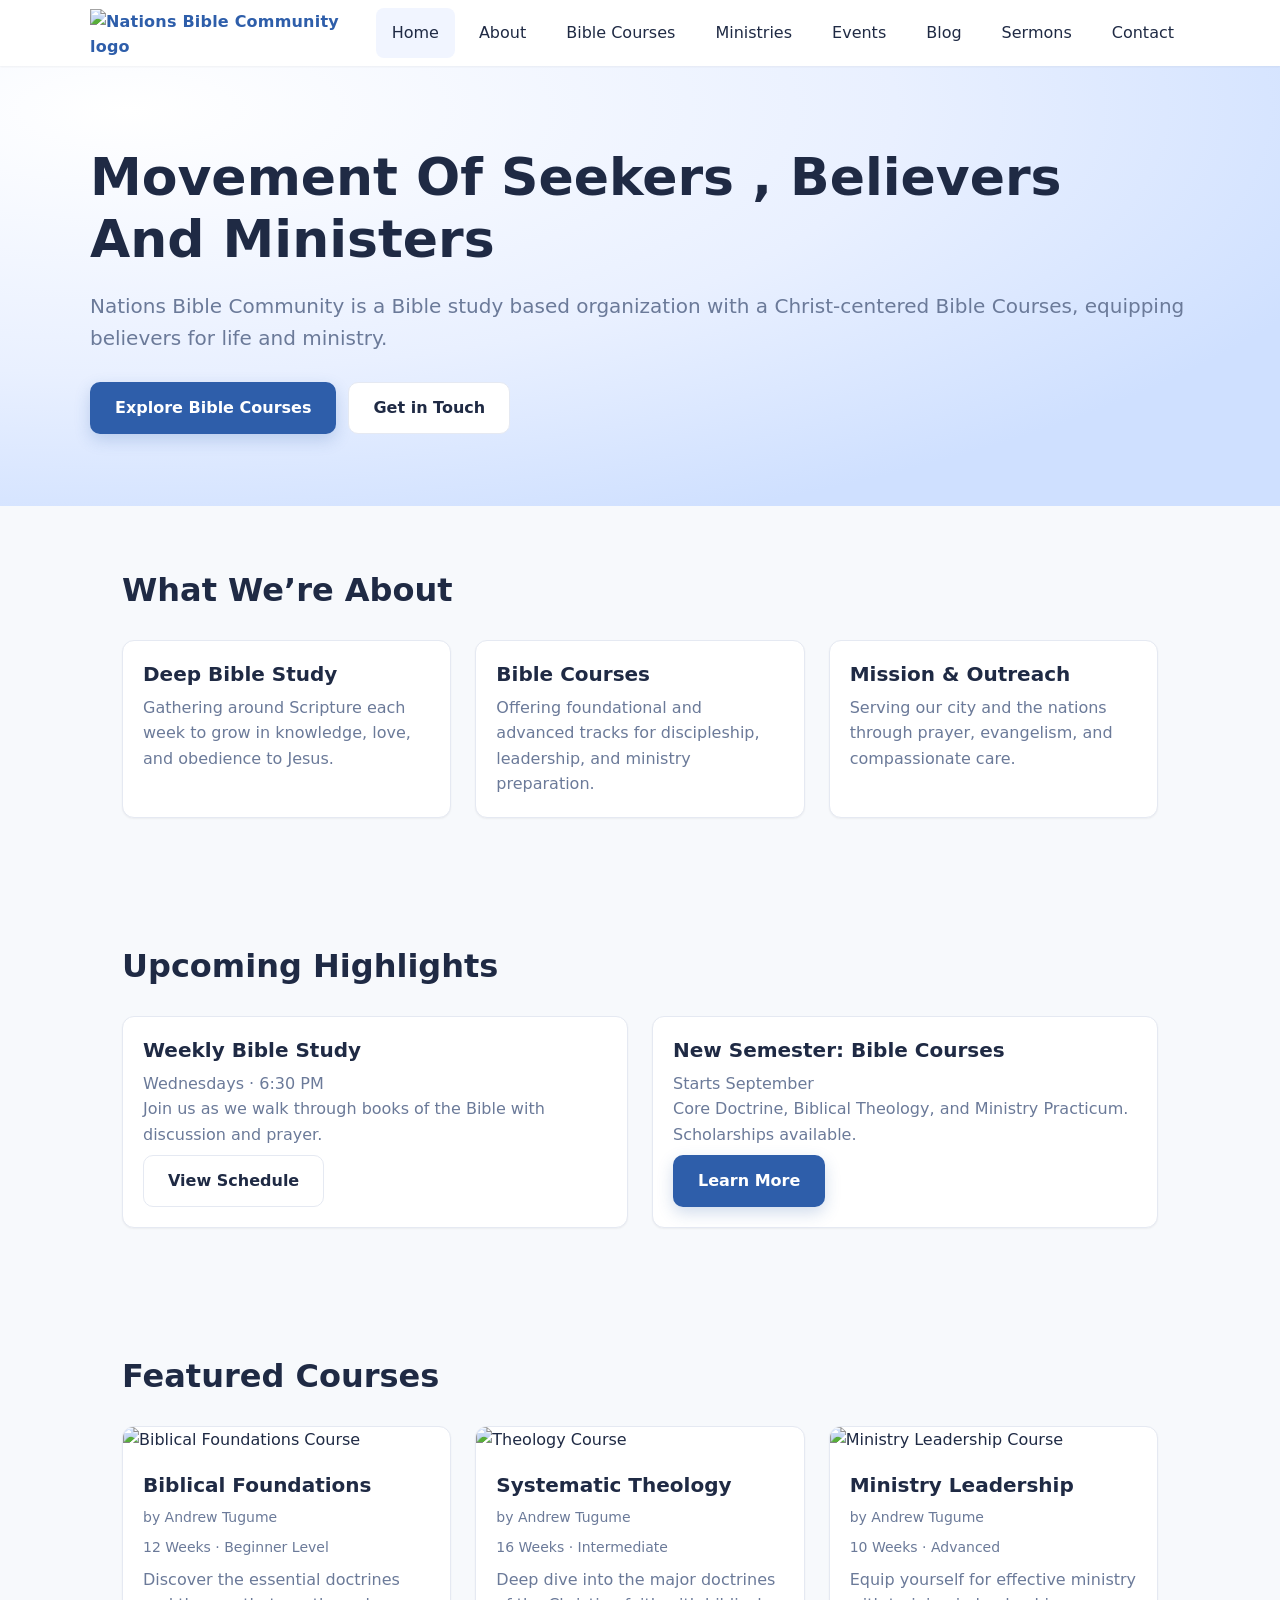
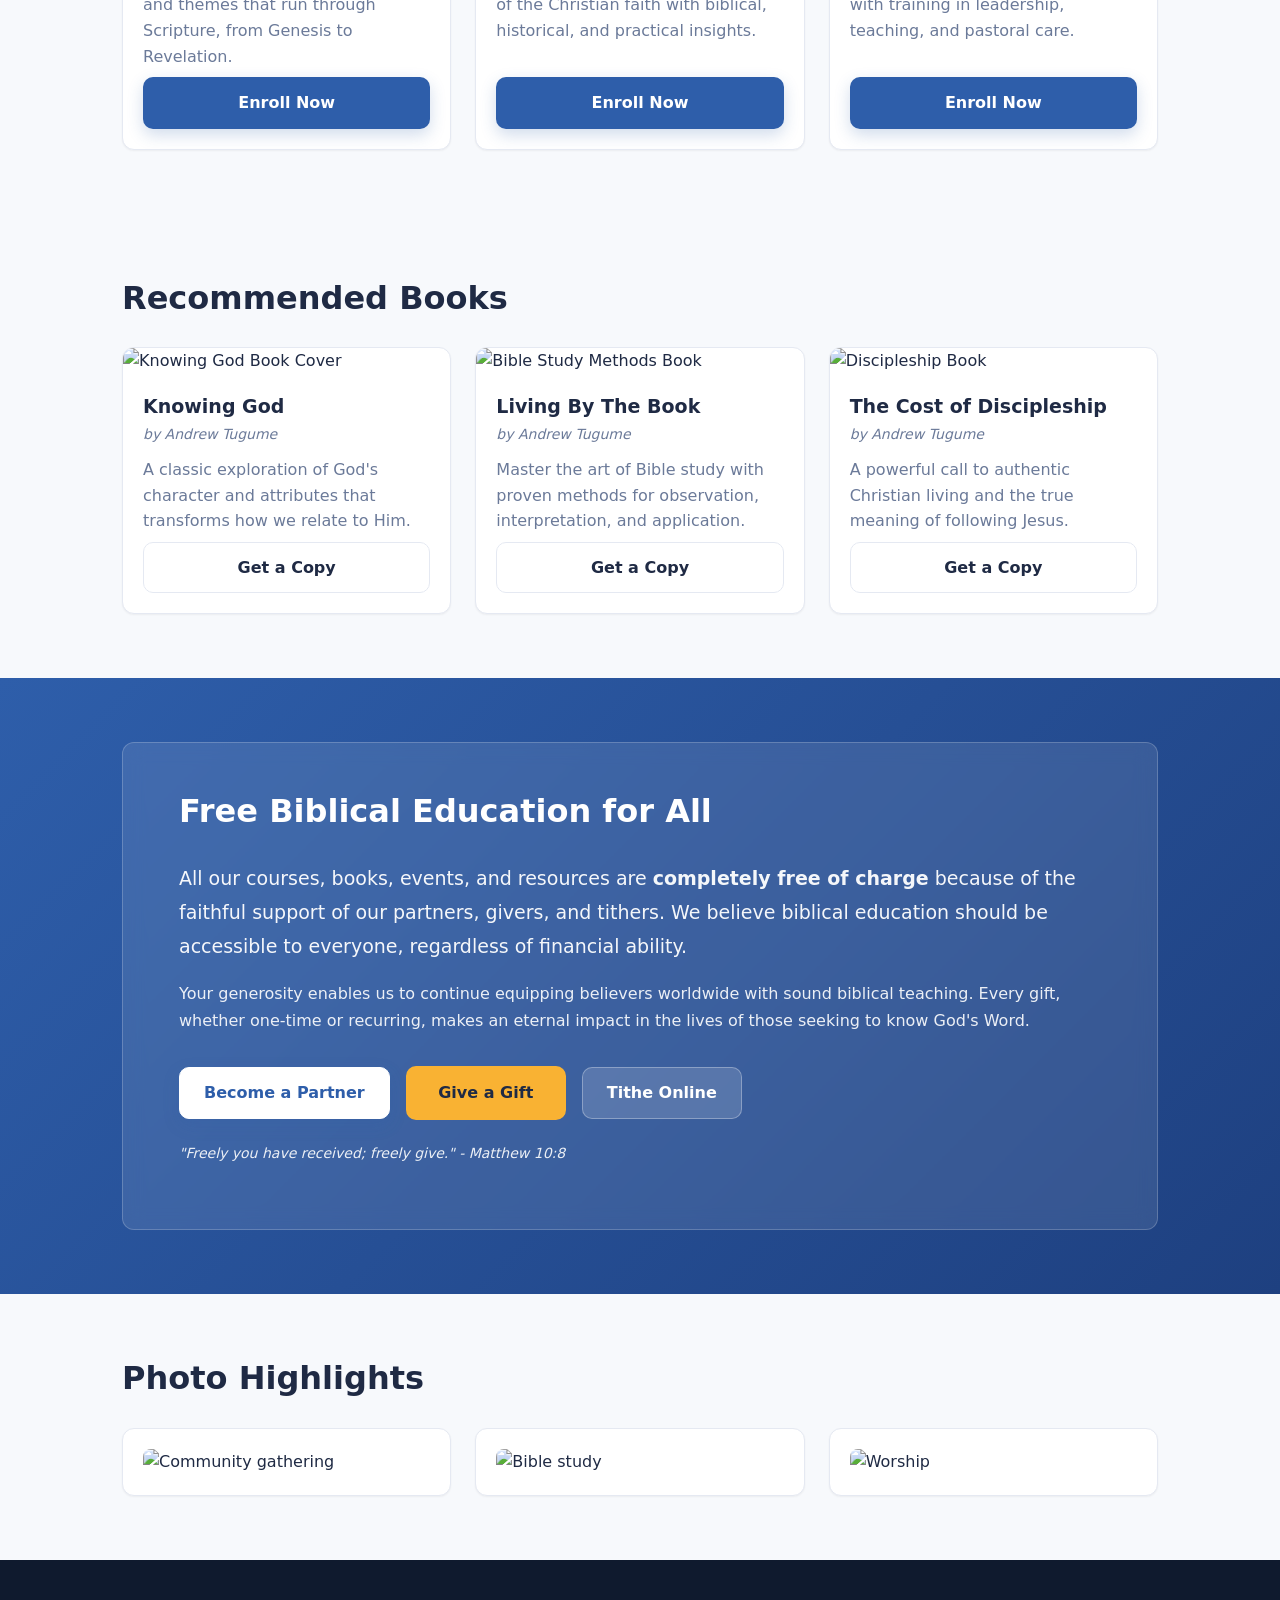
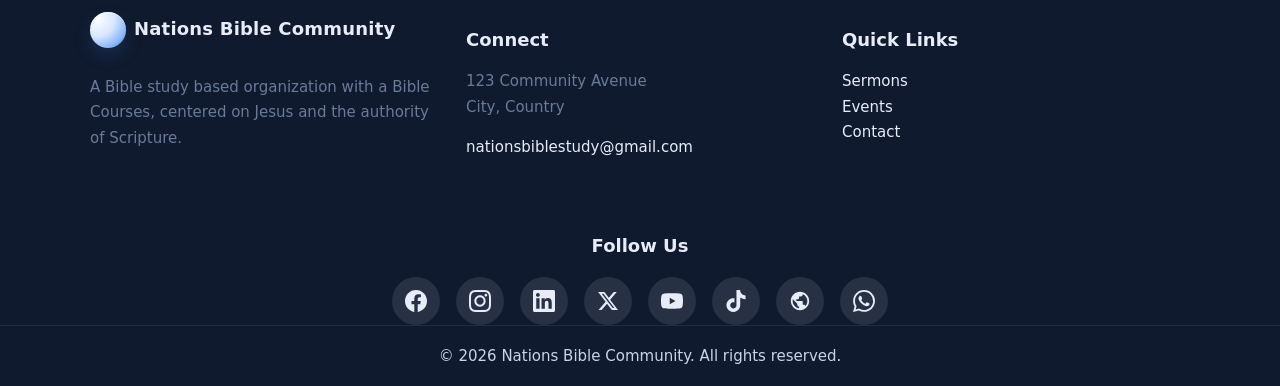
==== commit dea8b7b2: "Add support section: Free activities with Partner/Give/Tithe options - Added prominent section expla" ====
--- a/index.html
+++ b/index.html
@@ -162,6 +162,26 @@
         </div>
       </section>
 
+      <section class="section support-section">
+        <div class="container">
+          <div class="support-banner">
+            <div class="support-content">
+              <h2 class="section-title">Free Biblical Education for All</h2>
+              <p class="lead">All our courses, books, events, and resources are <strong>completely free of charge</strong> because of the faithful support of our partners, givers, and tithers. We believe biblical education should be accessible to everyone, regardless of financial ability.</p>
+              <p>Your generosity enables us to continue equipping believers worldwide with sound biblical teaching. Every gift, whether one-time or recurring, makes an eternal impact in the lives of those seeking to know God's Word.</p>
+              <div class="spacer-md"></div>
+              <div class="support-actions">
+                <a class="btn btn-primary" href="contact.html?type=partner">Become a Partner</a>
+                <a class="btn btn-accent" href="contact.html?type=give">Give a Gift</a>
+                <a class="btn btn-secondary" href="contact.html?type=tithe">Tithe Online</a>
+              </div>
+              <div class="spacer-sm"></div>
+              <p class="muted" style="font-size: 14px; font-style: italic;">"Freely you have received; freely give." - Matthew 10:8</p>
+            </div>
+          </div>
+        </div>
+      </section>
+
       <section class="section">
         <div class="container">
           <h2 class="section-title">Photo Highlights</h2>
--- a/assets/css/styles.css
+++ b/assets/css/styles.css
@@ -610,6 +610,24 @@
   border-color: var(--color-primary);
 }
 
+.btn-accent {
+  background: var(--color-accent);
+  color: var(--color-text);
+  border: 2px solid var(--color-accent);
+  font-weight: 600;
+}
+
+.btn-accent:hover {
+  background: #f7a020;
+  text-decoration: none;
+  transform: translateY(-1px);
+  box-shadow: 0 8px 20px rgba(249, 178, 51, .3);
+}
+
+.btn-accent:active {
+  transform: translateY(0);
+}
+
 /* Lists */
 .list {
   padding-left: 20px;
@@ -1133,4 +1151,146 @@
   }
 }
 
-
+/* Support Section */
+.support-section {
+  background: linear-gradient(135deg, #2e5eaa 0%, #1e4080 100%);
+  color: white;
+  padding: 48px 0;
+}
+
+@media (min-width: 640px) {
+  .support-section {
+    padding: 64px 0;
+  }
+}
+
+@media (min-width: 768px) {
+  .support-section {
+    padding: 80px 0;
+  }
+}
+
+.support-banner {
+  background: rgba(255, 255, 255, 0.1);
+  border-radius: var(--radius);
+  padding: 32px 24px;
+  backdrop-filter: blur(10px);
+  border: 1px solid rgba(255, 255, 255, 0.2);
+}
+
+@media (min-width: 640px) {
+  .support-banner {
+    padding: 40px 36px;
+  }
+}
+
+@media (min-width: 768px) {
+  .support-banner {
+    padding: 48px 56px;
+  }
+}
+
+.support-content h2 {
+  color: white;
+  margin-top: 0;
+  margin-bottom: 20px;
+  font-size: 28px;
+}
+
+@media (min-width: 640px) {
+  .support-content h2 {
+    font-size: 32px;
+  }
+}
+
+@media (min-width: 768px) {
+  .support-content h2 {
+    font-size: 36px;
+  }
+}
+
+.support-content .lead {
+  font-size: 17px;
+  line-height: 1.7;
+  margin-bottom: 16px;
+  color: rgba(255, 255, 255, 0.95);
+}
+
+@media (min-width: 640px) {
+  .support-content .lead {
+    font-size: 18px;
+    line-height: 1.8;
+  }
+}
+
+@media (min-width: 768px) {
+  .support-content .lead {
+    font-size: 19px;
+  }
+}
+
+.support-content p {
+  color: rgba(255, 255, 255, 0.9);
+  line-height: 1.7;
+  margin-bottom: 16px;
+}
+
+.support-actions {
+  display: flex;
+  flex-wrap: wrap;
+  gap: 12px;
+  align-items: center;
+}
+
+@media (min-width: 640px) {
+  .support-actions {
+    gap: 16px;
+  }
+}
+
+.support-actions .btn {
+  flex: 1 1 auto;
+  min-width: 160px;
+  text-align: center;
+  white-space: nowrap;
+}
+
+@media (min-width: 640px) {
+  .support-actions .btn {
+    flex: 0 1 auto;
+  }
+}
+
+.support-section .btn-primary {
+  background: white;
+  color: var(--color-primary);
+  border-color: white;
+}
+
+.support-section .btn-primary:hover {
+  background: #f0f4ff;
+  color: var(--color-primary);
+}
+
+.support-section .btn-accent {
+  background: var(--color-accent);
+  color: var(--color-text);
+  border-color: var(--color-accent);
+}
+
+.support-section .btn-accent:hover {
+  background: #f7a020;
+}
+
+.support-section .btn-secondary {
+  background: rgba(255, 255, 255, 0.15);
+  color: white;
+  border-color: rgba(255, 255, 255, 0.3);
+}
+
+.support-section .btn-secondary:hover {
+  background: rgba(255, 255, 255, 0.25);
+  border-color: white;
+}
+
+
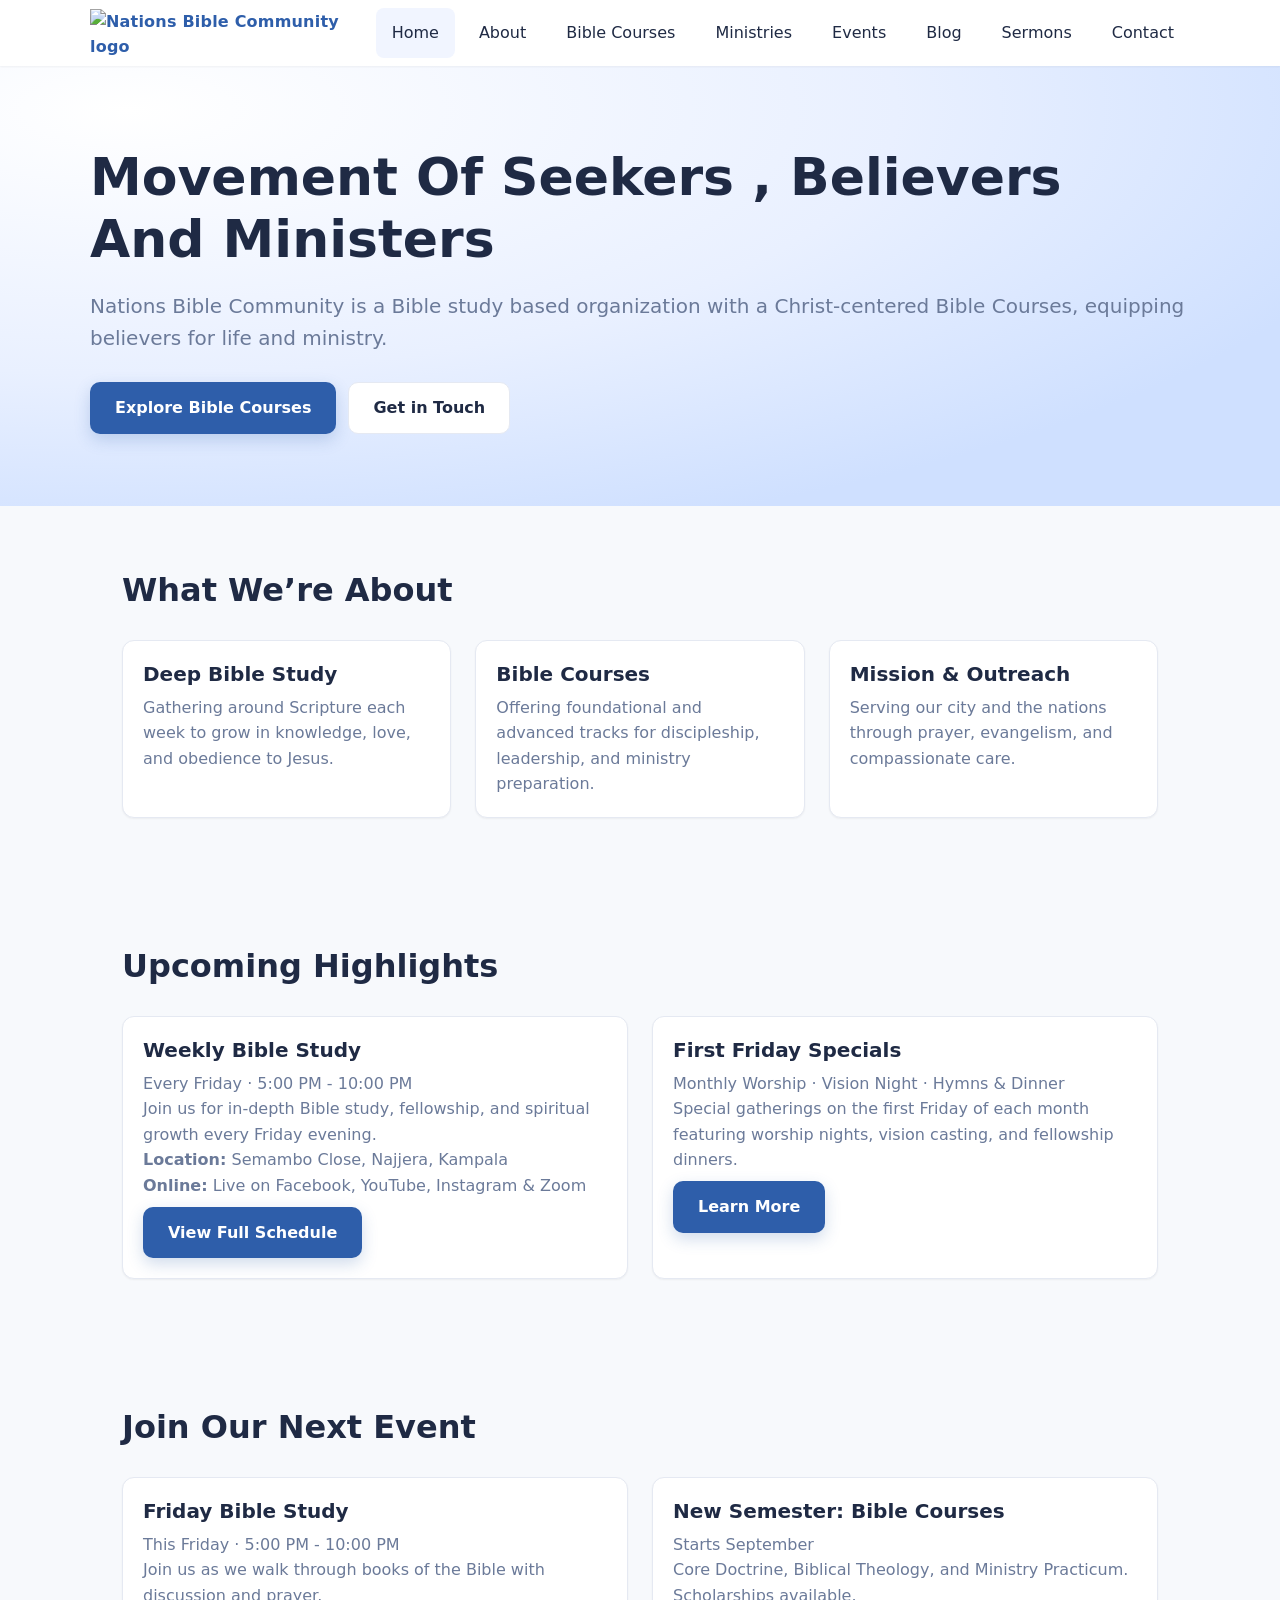
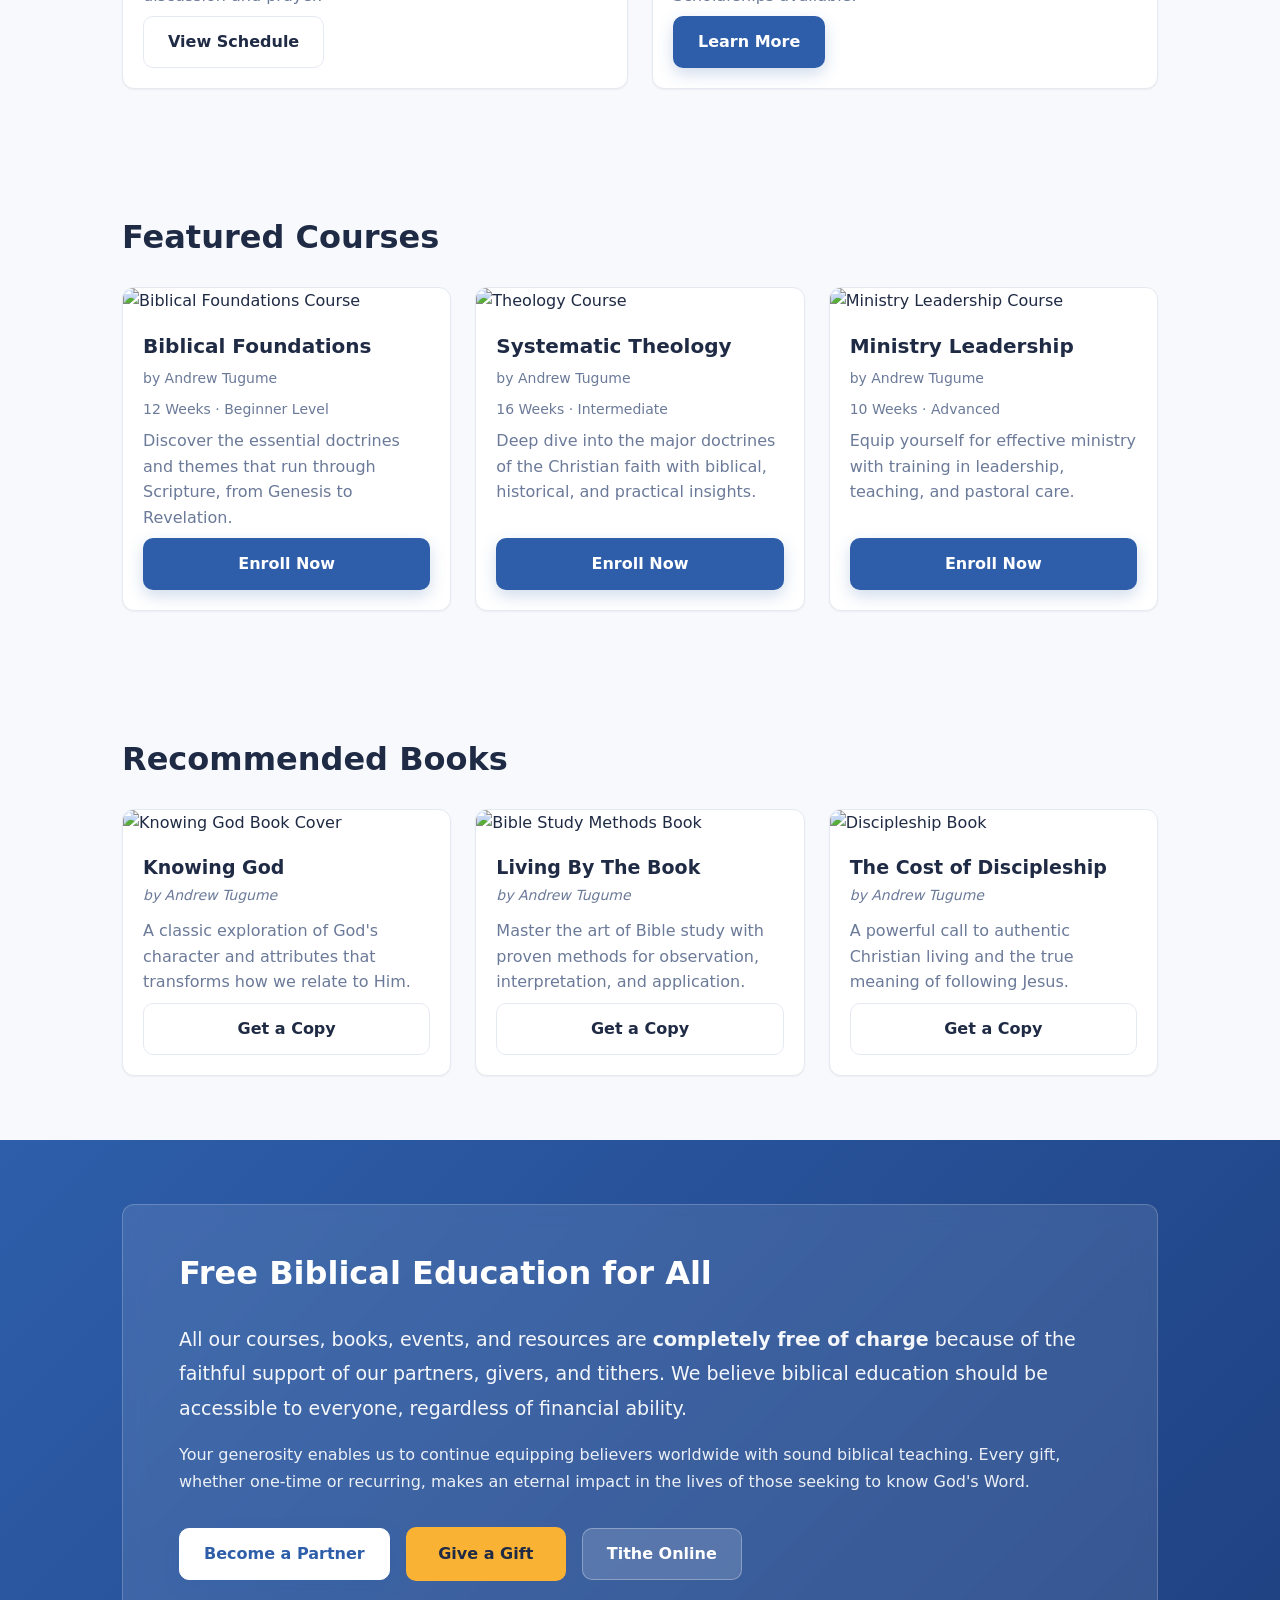
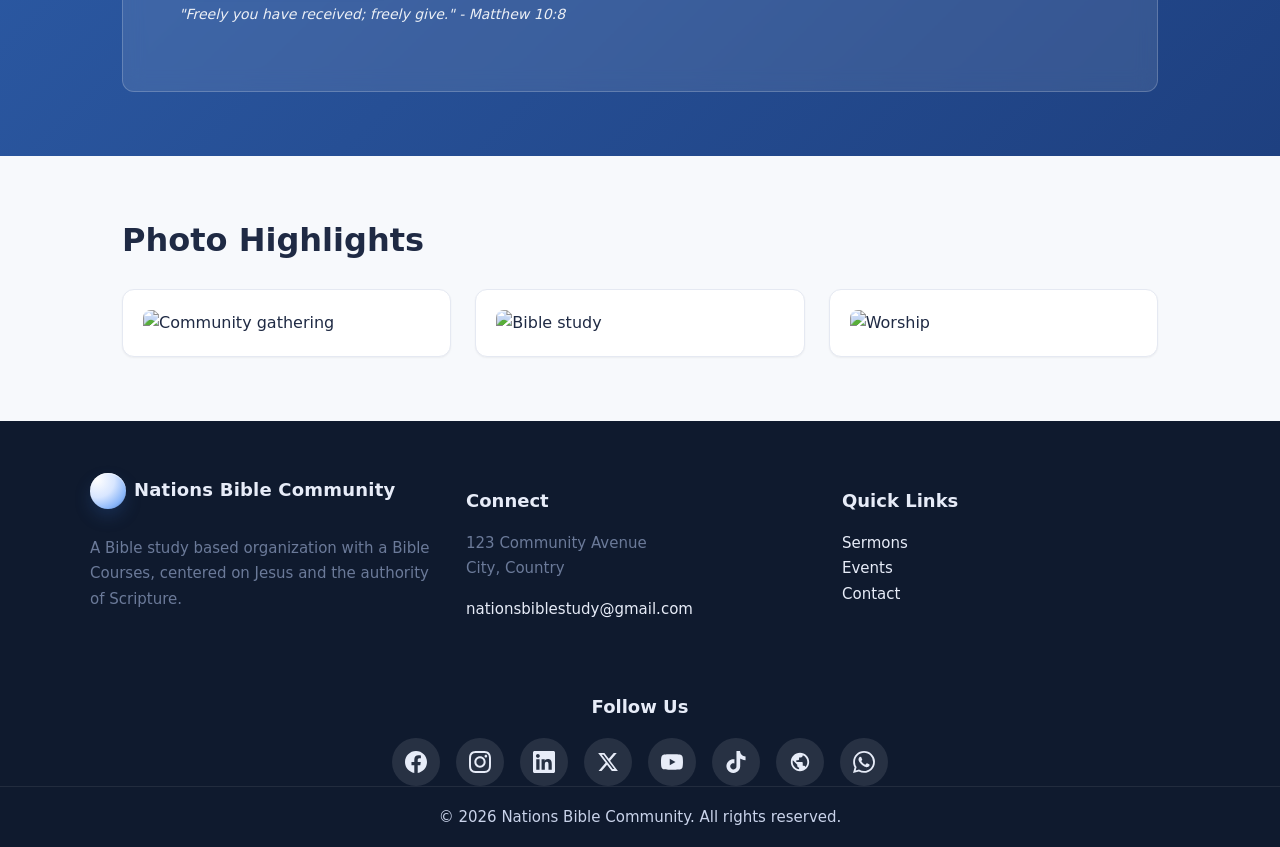
==== commit 7886d5f6: "Add comprehensive payment page with multiple payment methods - Created give.html with all payment op" ====
--- a/index.html
+++ b/index.html
@@ -67,7 +67,31 @@
           <div class="grid cols-2">
             <div class="card">
               <h3>Weekly Bible Study</h3>
-              <p class="muted">Wednesdays · 6:30 PM</p>
+              <p class="muted">Every Friday · 5:00 PM - 10:00 PM</p>
+              <p>Join us for in-depth Bible study, fellowship, and spiritual growth every Friday evening.</p>
+              <p><strong>Location:</strong> Semambo Close, Najjera, Kampala</p>
+              <p><strong>Online:</strong> Live on Facebook, YouTube, Instagram & Zoom</p>
+              <div class="spacer-sm"></div>
+              <a class="btn btn-primary" href="events.html">View Full Schedule</a>
+            </div>
+            <div class="card">
+              <h3>First Friday Specials</h3>
+              <p class="muted">Monthly Worship · Vision Night · Hymns & Dinner</p>
+              <p>Special gatherings on the first Friday of each month featuring worship nights, vision casting, and fellowship dinners.</p>
+              <div class="spacer-sm"></div>
+              <a class="btn btn-primary" href="events.html">Learn More</a>
+            </div>
+          </div>
+        </div>
+      </section>
+
+      <section class="section">
+        <div class="container">
+          <h2 class="section-title">Join Our Next Event</h2>
+          <div class="grid cols-2">
+            <div class="card">
+              <h3>Friday Bible Study</h3>
+              <p class="muted">This Friday · 5:00 PM - 10:00 PM</p>
               <p>Join us as we walk through books of the Bible with discussion and prayer.</p>
               <div class="spacer-sm"></div>
               <a class="btn btn-secondary" href="events.html">View Schedule</a>
@@ -171,9 +195,9 @@
               <p>Your generosity enables us to continue equipping believers worldwide with sound biblical teaching. Every gift, whether one-time or recurring, makes an eternal impact in the lives of those seeking to know God's Word.</p>
               <div class="spacer-md"></div>
               <div class="support-actions">
-                <a class="btn btn-primary" href="contact.html?type=partner">Become a Partner</a>
-                <a class="btn btn-accent" href="contact.html?type=give">Give a Gift</a>
-                <a class="btn btn-secondary" href="contact.html?type=tithe">Tithe Online</a>
+                <a class="btn btn-primary" href="give.html?type=partner">Become a Partner</a>
+                <a class="btn btn-accent" href="give.html?type=give">Give a Gift</a>
+                <a class="btn btn-secondary" href="give.html?type=tithe">Tithe Online</a>
               </div>
               <div class="spacer-sm"></div>
               <p class="muted" style="font-size: 14px; font-style: italic;">"Freely you have received; freely give." - Matthew 10:8</p>
--- a/assets/css/styles.css
+++ b/assets/css/styles.css
@@ -1293,4 +1293,237 @@
   border-color: white;
 }
 
-
+/* Payment Page Styles */
+.payment-types {
+  display: grid;
+  gap: 16px;
+  margin: 0 auto;
+  max-width: 900px;
+}
+
+@media (min-width: 640px) {
+  .payment-types {
+    grid-template-columns: repeat(3, 1fr);
+    gap: 20px;
+  }
+}
+
+.payment-type-btn {
+  background: white;
+  border: 2px solid var(--color-border);
+  border-radius: var(--radius);
+  padding: 24px 20px;
+  cursor: pointer;
+  transition: all 0.2s ease;
+  text-align: center;
+  min-height: 120px;
+}
+
+@media (min-width: 640px) {
+  .payment-type-btn {
+    padding: 28px 24px;
+  }
+}
+
+.payment-type-btn:hover {
+  border-color: var(--color-primary);
+  transform: translateY(-2px);
+  box-shadow: var(--shadow-md);
+}
+
+.payment-type-btn.active {
+  background: var(--color-primary);
+  border-color: var(--color-primary);
+  color: white;
+}
+
+.payment-type-btn h3 {
+  margin: 0 0 8px;
+  font-size: 18px;
+  font-weight: 700;
+}
+
+@media (min-width: 640px) {
+  .payment-type-btn h3 {
+    font-size: 20px;
+  }
+}
+
+.payment-type-btn p {
+  margin: 0;
+  font-size: 14px;
+  opacity: 0.9;
+}
+
+.payment-type-btn.active p {
+  opacity: 1;
+}
+
+.payment-container {
+  max-width: 900px;
+  margin: 0 auto;
+  padding: 32px 24px;
+}
+
+@media (min-width: 640px) {
+  .payment-container {
+    padding: 40px 36px;
+  }
+}
+
+@media (min-width: 768px) {
+  .payment-container {
+    padding: 48px 56px;
+  }
+}
+
+.payment-container h2 {
+  margin-top: 0;
+  font-size: 24px;
+}
+
+@media (min-width: 640px) {
+  .payment-container h2 {
+    font-size: 28px;
+  }
+}
+
+.payment-methods {
+  display: grid;
+  gap: 24px;
+}
+
+@media (min-width: 768px) {
+  .payment-methods {
+    grid-template-columns: repeat(2, 1fr);
+    gap: 28px;
+  }
+}
+
+.payment-method {
+  background: var(--color-bg);
+  border: 1px solid var(--color-border);
+  border-radius: var(--radius-sm);
+  padding: 20px;
+  transition: all 0.2s ease;
+}
+
+@media (min-width: 640px) {
+  .payment-method {
+    padding: 24px;
+  }
+}
+
+.payment-method:hover {
+  border-color: var(--color-primary);
+  box-shadow: var(--shadow-sm);
+}
+
+.payment-method-header h3 {
+  margin: 0 0 4px;
+  font-size: 18px;
+  color: var(--color-text);
+}
+
+@media (min-width: 640px) {
+  .payment-method-header h3 {
+    font-size: 20px;
+  }
+}
+
+.payment-method-header p {
+  margin: 0 0 16px;
+  font-size: 13px;
+}
+
+@media (min-width: 640px) {
+  .payment-method-header p {
+    font-size: 14px;
+  }
+}
+
+.payment-details p {
+  margin: 0 0 12px;
+  line-height: 1.6;
+}
+
+.payment-info {
+  background: white;
+  padding: 12px 16px;
+  border-radius: var(--radius-sm);
+  border: 1px solid var(--color-border);
+  font-size: 14px;
+  line-height: 1.7;
+}
+
+@media (min-width: 640px) {
+  .payment-info {
+    padding: 14px 18px;
+    font-size: 15px;
+  }
+}
+
+.payment-info strong {
+  color: var(--color-primary);
+  font-weight: 600;
+}
+
+.crypto-address {
+  word-break: break-all;
+  font-family: 'Courier New', monospace;
+  font-size: 13px;
+}
+
+@media (min-width: 640px) {
+  .crypto-address {
+    font-size: 14px;
+  }
+}
+
+.payment-notice {
+  background: #fff7e6;
+  border: 2px solid var(--color-accent);
+  border-radius: var(--radius);
+  padding: 24px;
+  margin-top: 32px;
+}
+
+@media (min-width: 640px) {
+  .payment-notice {
+    padding: 28px 32px;
+  }
+}
+
+.payment-notice h3 {
+  margin: 0 0 12px;
+  color: var(--color-text);
+  font-size: 18px;
+}
+
+@media (min-width: 640px) {
+  .payment-notice h3 {
+    font-size: 20px;
+  }
+}
+
+.payment-notice p {
+  margin: 0 0 12px;
+  line-height: 1.7;
+}
+
+.payment-notice ul {
+  margin: 12px 0;
+  padding-left: 24px;
+}
+
+.payment-notice li {
+  margin-bottom: 8px;
+  line-height: 1.6;
+}
+
+.payment-notice a {
+  font-weight: 600;
+  text-decoration: underline;
+}
+
+
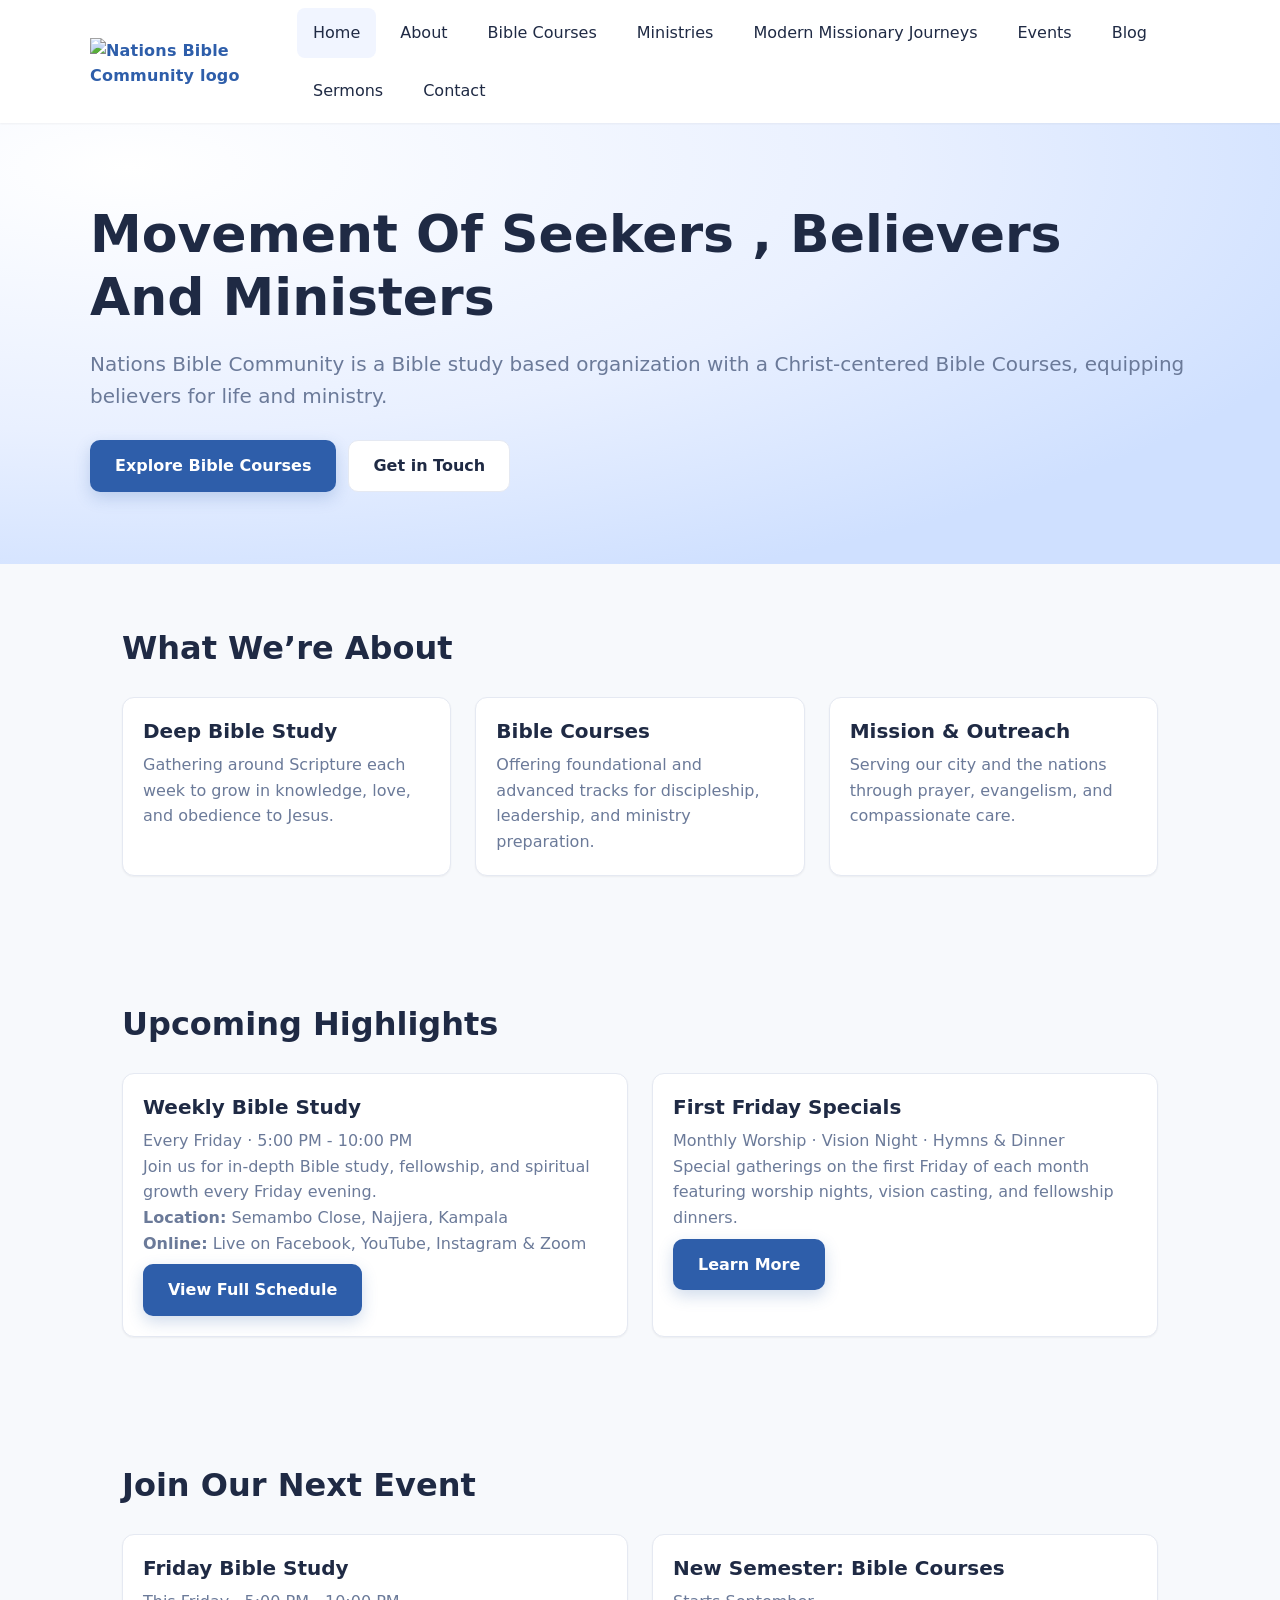
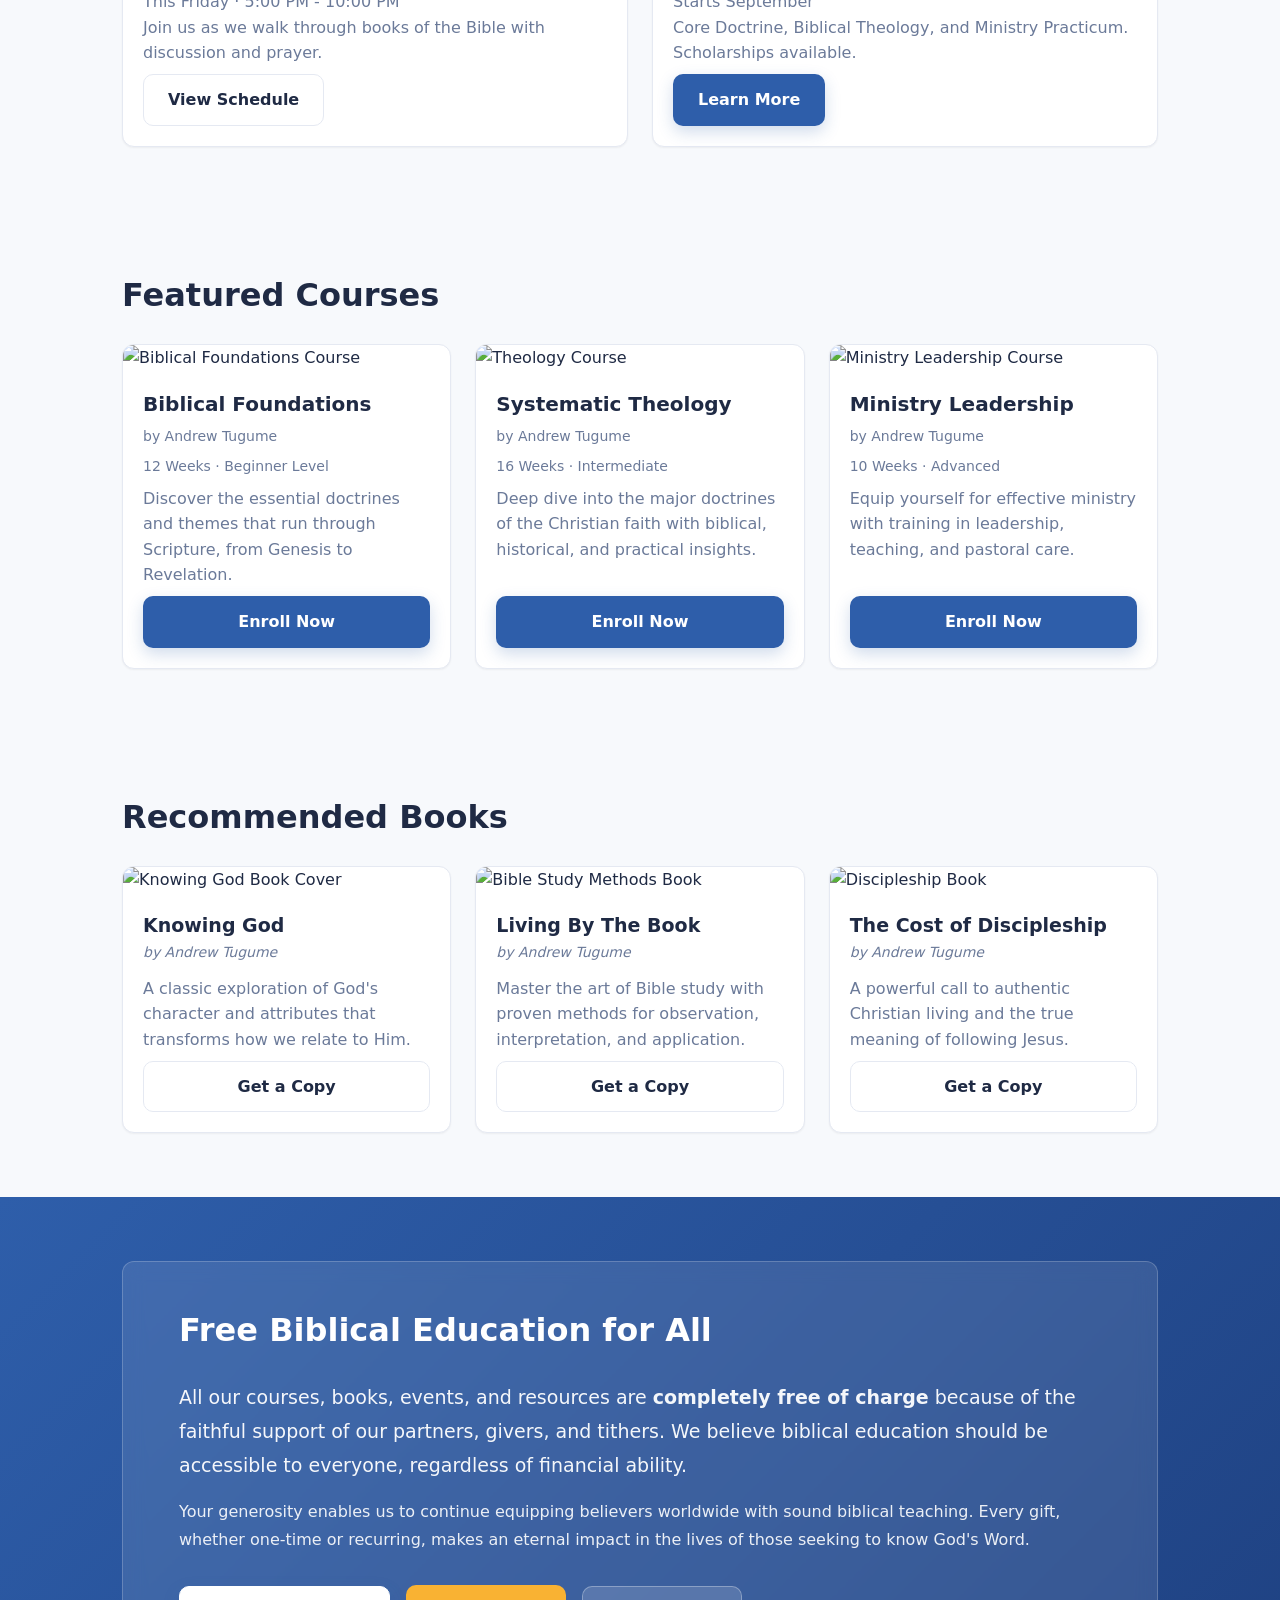
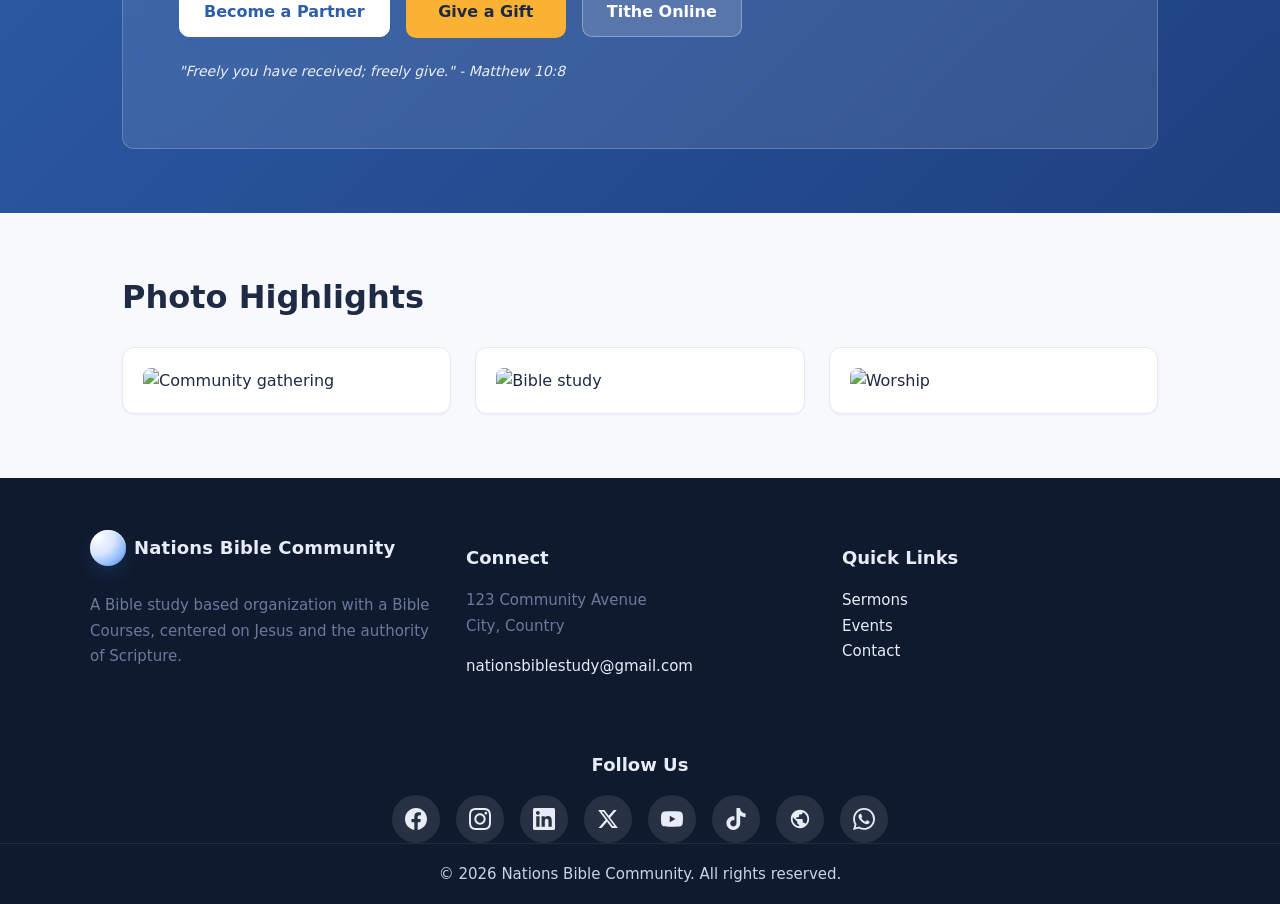
==== commit fea4a5b2: "Add Modern Missionary Journeys section with Missions to the Nations and Scripture Safaris - Created " ====
--- a/index.html
+++ b/index.html
@@ -20,6 +20,7 @@
             <li><a href="about.html">About</a></li>
             <li><a href="bible-Courses.html">Bible Courses</a></li>
             <li><a href="ministries.html">Ministries</a></li>
+            <li><a href="modern-missionary-journeys.html">Modern Missionary Journeys</a></li>
             <li><a href="events.html">Events</a></li>
             <li><a href="blog.html">Blog</a></li>
             <li><a href="sermons.html">Sermons</a></li>
--- a/assets/css/styles.css
+++ b/assets/css/styles.css
@@ -1526,4 +1526,818 @@
   text-decoration: underline;
 }
 
-
+/* Modern Missionary Journeys Styles */
+.journey-hero {
+  background: linear-gradient(135deg, #1e4080 0%, #2e5eaa 100%);
+  min-height: 400px;
+}
+
+@media (min-width: 768px) {
+  .journey-hero {
+    min-height: 450px;
+  }
+}
+
+.mission-hero {
+  background: linear-gradient(135deg, #d97706 0%, #f59e0b 100%);
+}
+
+.safari-hero {
+  background: linear-gradient(135deg, #059669 0%, #10b981 100%);
+}
+
+.hero-subtitle {
+  font-size: 18px;
+  font-weight: 500;
+  opacity: 0.95;
+  margin: 0;
+}
+
+@media (min-width: 640px) {
+  .hero-subtitle {
+    font-size: 20px;
+  }
+}
+
+.hero-tags {
+  display: flex;
+  flex-wrap: wrap;
+  gap: 12px;
+  justify-content: center;
+}
+
+.tag {
+  background: rgba(255, 255, 255, 0.2);
+  padding: 6px 16px;
+  border-radius: 20px;
+  font-size: 13px;
+  font-weight: 600;
+  backdrop-filter: blur(10px);
+}
+
+@media (min-width: 640px) {
+  .tag {
+    padding: 8px 18px;
+    font-size: 14px;
+  }
+}
+
+.breadcrumb {
+  font-size: 14px;
+  margin-bottom: 16px;
+  opacity: 0.9;
+}
+
+.breadcrumb a {
+  color: white;
+  text-decoration: underline;
+}
+
+.vlog-banner {
+  background: linear-gradient(135deg, #dc2626 0%, #ef4444 100%);
+  border-radius: var(--radius);
+  padding: 32px 24px;
+  color: white;
+  text-align: center;
+}
+
+@media (min-width: 640px) {
+  .vlog-banner {
+    padding: 40px 36px;
+  }
+}
+
+@media (min-width: 768px) {
+  .vlog-banner {
+    padding: 48px 56px;
+  }
+}
+
+.vlog-banner h2 {
+  margin: 0 0 16px;
+  color: white;
+  font-size: 28px;
+}
+
+@media (min-width: 640px) {
+  .vlog-banner h2 {
+    font-size: 32px;
+  }
+}
+
+.vlog-links {
+  display: flex;
+  flex-wrap: wrap;
+  gap: 12px;
+  justify-content: center;
+  align-items: center;
+}
+
+@media (min-width: 640px) {
+  .vlog-links {
+    gap: 16px;
+  }
+}
+
+.vlog-links .btn {
+  flex: 0 1 auto;
+  min-width: 140px;
+}
+
+.journey-programs {
+  display: grid;
+  gap: 32px;
+  max-width: 1100px;
+  margin: 0 auto;
+}
+
+@media (min-width: 968px) {
+  .journey-programs {
+    grid-template-columns: repeat(2, 1fr);
+    gap: 40px;
+  }
+}
+
+.journey-card {
+  background: white;
+  border-radius: var(--radius);
+  padding: 32px 24px;
+  box-shadow: var(--shadow-md);
+  border: 3px solid transparent;
+  transition: all 0.3s ease;
+}
+
+@media (min-width: 640px) {
+  .journey-card {
+    padding: 40px 32px;
+  }
+}
+
+.journey-card:hover {
+  transform: translateY(-4px);
+  box-shadow: 0 16px 40px rgba(31, 42, 68, 0.12);
+}
+
+.mission-card {
+  border-color: #f59e0b;
+}
+
+.safari-card {
+  border-color: #10b981;
+}
+
+.journey-icon {
+  font-size: 48px;
+  margin-bottom: 16px;
+  text-align: center;
+}
+
+@media (min-width: 640px) {
+  .journey-icon {
+    font-size: 56px;
+  }
+}
+
+.journey-card h3 {
+  margin: 0 0 8px;
+  font-size: 26px;
+  text-align: center;
+  color: var(--color-text);
+}
+
+@media (min-width: 640px) {
+  .journey-card h3 {
+    font-size: 30px;
+  }
+}
+
+.journey-tagline {
+  text-align: center;
+  font-style: italic;
+  color: var(--color-muted);
+  margin: 0 0 16px;
+  font-size: 15px;
+}
+
+@media (min-width: 640px) {
+  .journey-tagline {
+    font-size: 16px;
+  }
+}
+
+.journey-highlights {
+  display: grid;
+  gap: 16px;
+}
+
+.highlight-item {
+  background: var(--color-bg);
+  padding: 16px;
+  border-radius: var(--radius-sm);
+  border-left: 4px solid var(--color-primary);
+}
+
+@media (min-width: 640px) {
+  .highlight-item {
+    padding: 18px 20px;
+  }
+}
+
+.highlight-item strong {
+  display: block;
+  margin-bottom: 6px;
+  font-size: 15px;
+}
+
+@media (min-width: 640px) {
+  .highlight-item strong {
+    font-size: 16px;
+  }
+}
+
+.highlight-item p {
+  margin: 0;
+  font-size: 14px;
+  color: var(--color-muted);
+}
+
+@media (min-width: 640px) {
+  .highlight-item p {
+    font-size: 15px;
+  }
+}
+
+.journey-travel {
+  background: var(--color-bg);
+  padding: 16px;
+  border-radius: var(--radius-sm);
+}
+
+@media (min-width: 640px) {
+  .journey-travel {
+    padding: 20px;
+  }
+}
+
+.journey-travel p {
+  margin: 8px 0;
+  font-size: 14px;
+}
+
+@media (min-width: 640px) {
+  .journey-travel p {
+    font-size: 15px;
+  }
+}
+
+.btn-block {
+  display: block;
+  width: 100%;
+  text-align: center;
+}
+
+.btn-lg {
+  padding: 14px 32px;
+  font-size: 16px;
+}
+
+@media (min-width: 640px) {
+  .btn-lg {
+    padding: 16px 40px;
+    font-size: 17px;
+  }
+}
+
+.schedule-section {
+  background: var(--color-bg);
+}
+
+.mission-schedule {
+  max-width: 800px;
+  margin: 0 auto;
+}
+
+.schedule-day {
+  background: white;
+  border-radius: var(--radius);
+  padding: 24px;
+  margin-bottom: 20px;
+  box-shadow: var(--shadow-sm);
+  display: flex;
+  gap: 20px;
+  align-items: flex-start;
+}
+
+@media (min-width: 640px) {
+  .schedule-day {
+    padding: 28px 32px;
+    gap: 28px;
+  }
+}
+
+.day-number {
+  background: var(--color-primary);
+  color: white;
+  padding: 12px 16px;
+  border-radius: var(--radius-sm);
+  font-weight: 700;
+  font-size: 13px;
+  text-align: center;
+  min-width: 70px;
+  flex-shrink: 0;
+}
+
+@media (min-width: 640px) {
+  .day-number {
+    padding: 14px 20px;
+    font-size: 14px;
+    min-width: 90px;
+  }
+}
+
+.day-content h3 {
+  margin: 0 0 8px;
+  font-size: 18px;
+  color: var(--color-text);
+}
+
+@media (min-width: 640px) {
+  .day-content h3 {
+    font-size: 20px;
+  }
+}
+
+.day-content p {
+  margin: 0;
+  line-height: 1.7;
+  font-size: 14px;
+}
+
+@media (min-width: 640px) {
+  .day-content p {
+    font-size: 15px;
+  }
+}
+
+.cta-section {
+  background: linear-gradient(135deg, #1e4080 0%, #2e5eaa 100%);
+}
+
+.cta-banner {
+  text-align: center;
+  color: white;
+  padding: 20px;
+}
+
+@media (min-width: 640px) {
+  .cta-banner {
+    padding: 32px;
+  }
+}
+
+.cta-banner h2 {
+  margin: 0 0 16px;
+  font-size: 28px;
+  color: white;
+}
+
+@media (min-width: 640px) {
+  .cta-banner h2 {
+    font-size: 34px;
+  }
+}
+
+@media (min-width: 768px) {
+  .cta-banner h2 {
+    font-size: 38px;
+  }
+}
+
+.cta-banner p {
+  font-size: 16px;
+  line-height: 1.7;
+  max-width: 700px;
+  margin: 0 auto 24px;
+}
+
+@media (min-width: 640px) {
+  .cta-banner p {
+    font-size: 18px;
+  }
+}
+
+.cta-actions {
+  display: flex;
+  flex-wrap: wrap;
+  gap: 12px;
+  justify-content: center;
+}
+
+@media (min-width: 640px) {
+  .cta-actions {
+    gap: 16px;
+  }
+}
+
+.pillars-grid {
+  display: grid;
+  gap: 24px;
+}
+
+@media (min-width: 640px) {
+  .pillars-grid {
+    grid-template-columns: repeat(2, 1fr);
+    gap: 28px;
+  }
+}
+
+@media (min-width: 1024px) {
+  .pillars-grid {
+    grid-template-columns: repeat(4, 1fr);
+    gap: 24px;
+  }
+}
+
+.pillar-card {
+  background: white;
+  border-radius: var(--radius);
+  padding: 28px 24px;
+  box-shadow: var(--shadow-md);
+  text-align: center;
+  border-top: 4px solid var(--color-primary);
+  transition: all 0.3s ease;
+}
+
+@media (min-width: 640px) {
+  .pillar-card {
+    padding: 32px 28px;
+  }
+}
+
+.pillar-card:hover {
+  transform: translateY(-4px);
+  box-shadow: 0 12px 32px rgba(31, 42, 68, 0.12);
+}
+
+.safari-pillar {
+  border-top-color: #10b981;
+}
+
+.pillar-icon {
+  font-size: 42px;
+  margin-bottom: 16px;
+}
+
+@media (min-width: 640px) {
+  .pillar-icon {
+    font-size: 48px;
+  }
+}
+
+.pillar-card h3 {
+  margin: 0 0 12px;
+  font-size: 20px;
+  color: var(--color-text);
+}
+
+@media (min-width: 640px) {
+  .pillar-card h3 {
+    font-size: 22px;
+  }
+}
+
+.pillar-card > p {
+  margin: 0 0 16px;
+  font-size: 14px;
+  color: var(--color-muted);
+}
+
+@media (min-width: 640px) {
+  .pillar-card > p {
+    font-size: 15px;
+  }
+}
+
+.pillar-list {
+  list-style: none;
+  padding: 0;
+  margin: 0;
+  text-align: left;
+}
+
+.pillar-list li {
+  padding: 8px 0;
+  font-size: 13px;
+  line-height: 1.6;
+  border-bottom: 1px solid var(--color-border);
+}
+
+@media (min-width: 640px) {
+  .pillar-list li {
+    font-size: 14px;
+    padding: 10px 0;
+  }
+}
+
+.pillar-list li:last-child {
+  border-bottom: none;
+}
+
+.timeline-section {
+  background: var(--color-bg);
+}
+
+.timeline {
+  max-width: 800px;
+  margin: 0 auto;
+  position: relative;
+}
+
+.timeline::before {
+  content: '';
+  position: absolute;
+  left: 35px;
+  top: 0;
+  bottom: 0;
+  width: 3px;
+  background: var(--color-primary);
+}
+
+@media (min-width: 640px) {
+  .timeline::before {
+    left: 50px;
+  }
+}
+
+.timeline-item {
+  display: flex;
+  gap: 20px;
+  margin-bottom: 32px;
+  position: relative;
+}
+
+@media (min-width: 640px) {
+  .timeline-item {
+    gap: 28px;
+  }
+}
+
+.timeline-marker {
+  background: var(--color-primary);
+  color: white;
+  padding: 10px 14px;
+  border-radius: 50%;
+  font-weight: 700;
+  font-size: 12px;
+  text-align: center;
+  min-width: 70px;
+  height: 70px;
+  display: flex;
+  align-items: center;
+  justify-content: center;
+  flex-shrink: 0;
+  position: relative;
+  z-index: 1;
+  border: 4px solid white;
+  box-shadow: 0 4px 12px rgba(46, 94, 170, 0.3);
+}
+
+@media (min-width: 640px) {
+  .timeline-marker {
+    min-width: 100px;
+    height: 100px;
+    font-size: 14px;
+    padding: 12px 18px;
+  }
+}
+
+.timeline-content {
+  background: white;
+  padding: 20px;
+  border-radius: var(--radius);
+  box-shadow: var(--shadow-sm);
+  flex: 1;
+}
+
+@media (min-width: 640px) {
+  .timeline-content {
+    padding: 24px 28px;
+  }
+}
+
+.timeline-content h3 {
+  margin: 0 0 10px;
+  font-size: 18px;
+  color: var(--color-text);
+}
+
+@media (min-width: 640px) {
+  .timeline-content h3 {
+    font-size: 20px;
+  }
+}
+
+.timeline-content p {
+  margin: 0;
+  line-height: 1.7;
+  font-size: 14px;
+}
+
+@media (min-width: 640px) {
+  .timeline-content p {
+    font-size: 15px;
+  }
+}
+
+.travel-options {
+  display: grid;
+  gap: 32px;
+  max-width: 1000px;
+  margin: 0 auto;
+}
+
+@media (min-width: 768px) {
+  .travel-options {
+    grid-template-columns: repeat(2, 1fr);
+    gap: 40px;
+  }
+}
+
+.travel-card {
+  background: white;
+  border-radius: var(--radius);
+  padding: 32px 24px;
+  box-shadow: var(--shadow-md);
+  text-align: center;
+  transition: all 0.3s ease;
+}
+
+@media (min-width: 640px) {
+  .travel-card {
+    padding: 40px 32px;
+  }
+}
+
+.travel-card:hover {
+  transform: translateY(-4px);
+  box-shadow: 0 16px 40px rgba(31, 42, 68, 0.12);
+}
+
+.travel-icon {
+  font-size: 56px;
+  margin-bottom: 16px;
+}
+
+@media (min-width: 640px) {
+  .travel-icon {
+    font-size: 64px;
+  }
+}
+
+.travel-card h3 {
+  margin: 0 0 8px;
+  font-size: 24px;
+  color: var(--color-text);
+}
+
+@media (min-width: 640px) {
+  .travel-card h3 {
+    font-size: 28px;
+  }
+}
+
+.travel-card .muted {
+  font-size: 14px;
+  margin-bottom: 12px;
+}
+
+@media (min-width: 640px) {
+  .travel-card .muted {
+    font-size: 15px;
+  }
+}
+
+.travel-card ul {
+  text-align: left;
+  padding-left: 24px;
+}
+
+.travel-card li {
+  margin-bottom: 8px;
+  font-size: 14px;
+}
+
+@media (min-width: 640px) {
+  .travel-card li {
+    font-size: 15px;
+  }
+}
+
+.sites-section {
+  background: var(--color-bg);
+}
+
+.sites-grid {
+  display: grid;
+  gap: 24px;
+}
+
+@media (min-width: 640px) {
+  .sites-grid {
+    grid-template-columns: repeat(2, 1fr);
+    gap: 28px;
+  }
+}
+
+@media (min-width: 1024px) {
+  .sites-grid {
+    grid-template-columns: repeat(4, 1fr);
+    gap: 24px;
+  }
+}
+
+.site-card {
+  background: white;
+  border-radius: var(--radius);
+  padding: 24px 20px;
+  box-shadow: var(--shadow-sm);
+  text-align: center;
+  transition: all 0.3s ease;
+}
+
+@media (min-width: 640px) {
+  .site-card {
+    padding: 28px 24px;
+  }
+}
+
+.site-card:hover {
+  transform: translateY(-4px);
+  box-shadow: var(--shadow-md);
+}
+
+.site-icon {
+  font-size: 42px;
+  margin-bottom: 12px;
+}
+
+@media (min-width: 640px) {
+  .site-icon {
+    font-size: 48px;
+  }
+}
+
+.site-card h3 {
+  margin: 0 0 6px;
+  font-size: 18px;
+  color: var(--color-text);
+}
+
+@media (min-width: 640px) {
+  .site-card h3 {
+    font-size: 20px;
+  }
+}
+
+.site-card .muted {
+  font-size: 13px;
+  margin-bottom: 12px;
+  display: block;
+}
+
+@media (min-width: 640px) {
+  .site-card .muted {
+    font-size: 14px;
+  }
+}
+
+.site-card p {
+  font-size: 13px;
+  line-height: 1.6;
+  margin: 0;
+}
+
+@media (min-width: 640px) {
+  .site-card p {
+    font-size: 14px;
+  }
+}
+
+.safari-intro {
+  max-width: 900px;
+  margin: 0 auto;
+}
+
+.safari-intro .lead {
+  font-size: 17px;
+  line-height: 1.8;
+  color: var(--color-text);
+}
+
+@media (min-width: 640px) {
+  .safari-intro .lead {
+    font-size: 18px;
+  }
+}
+
+
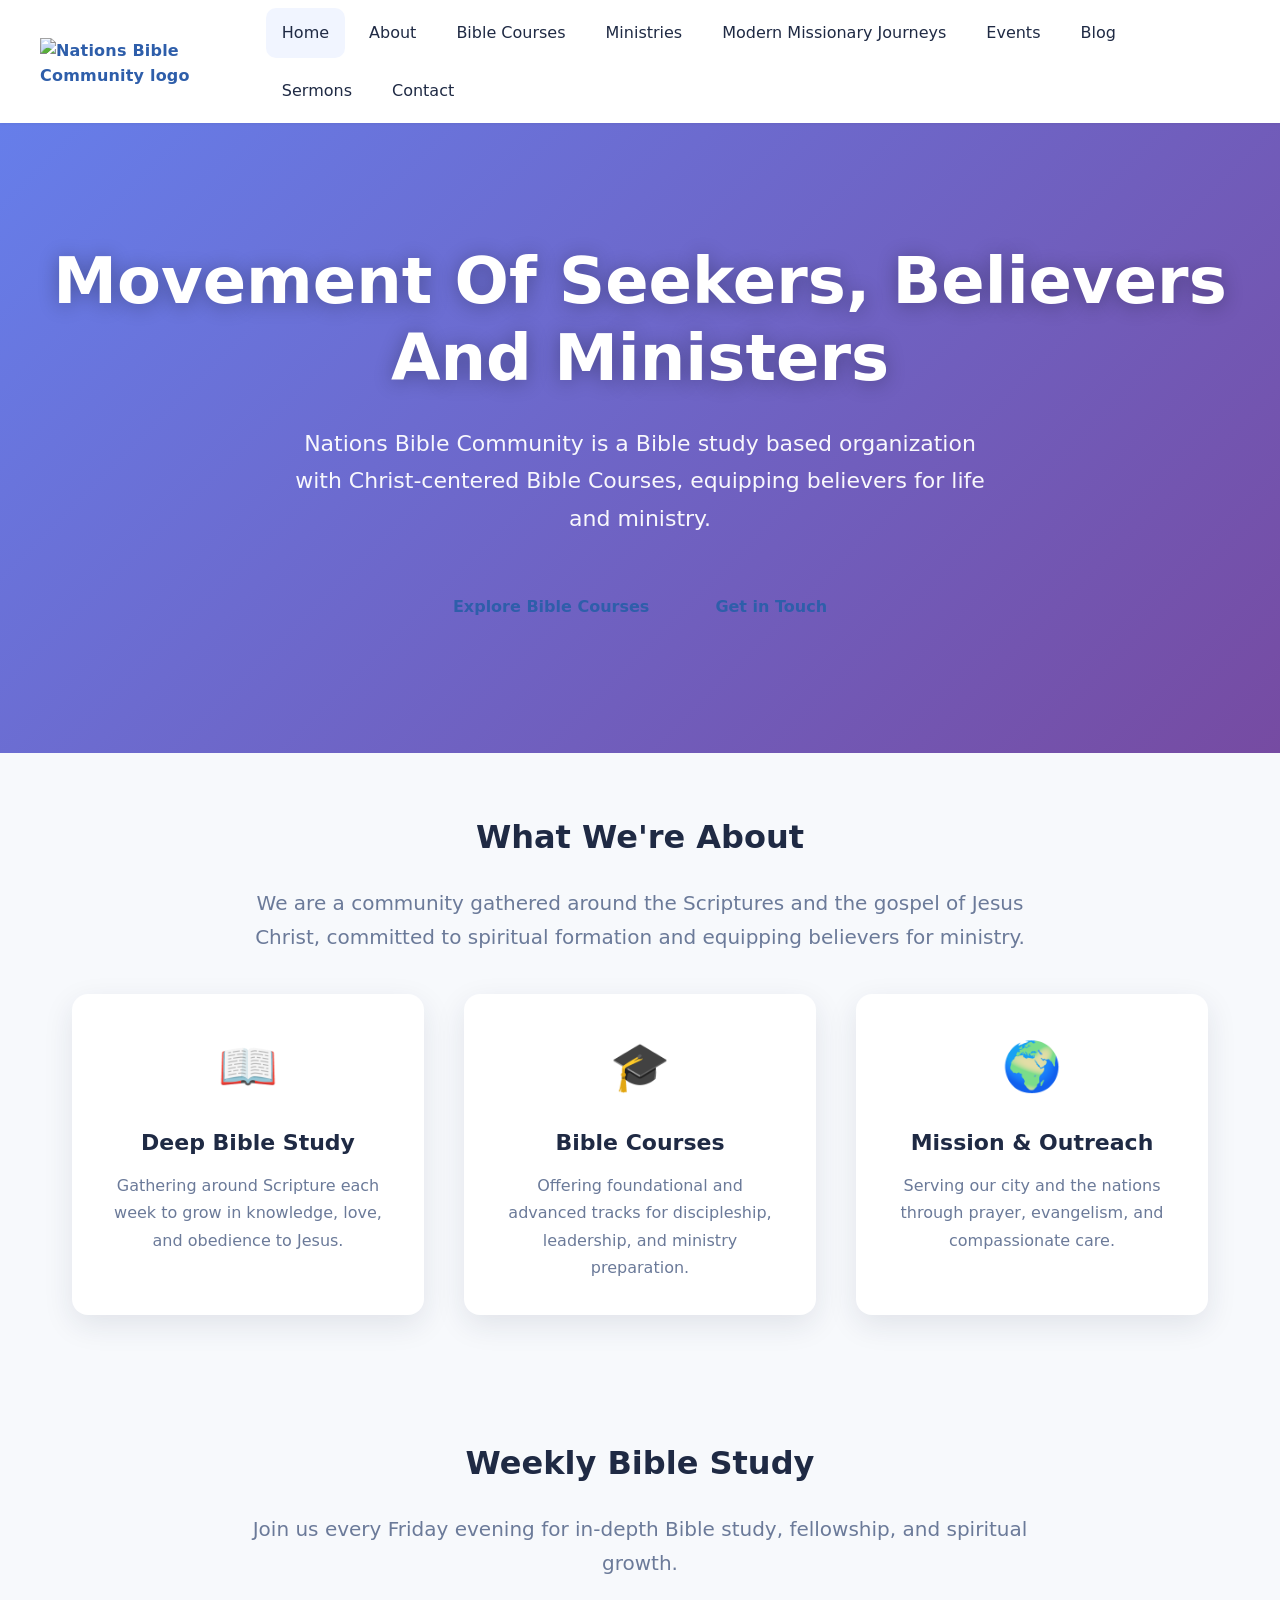
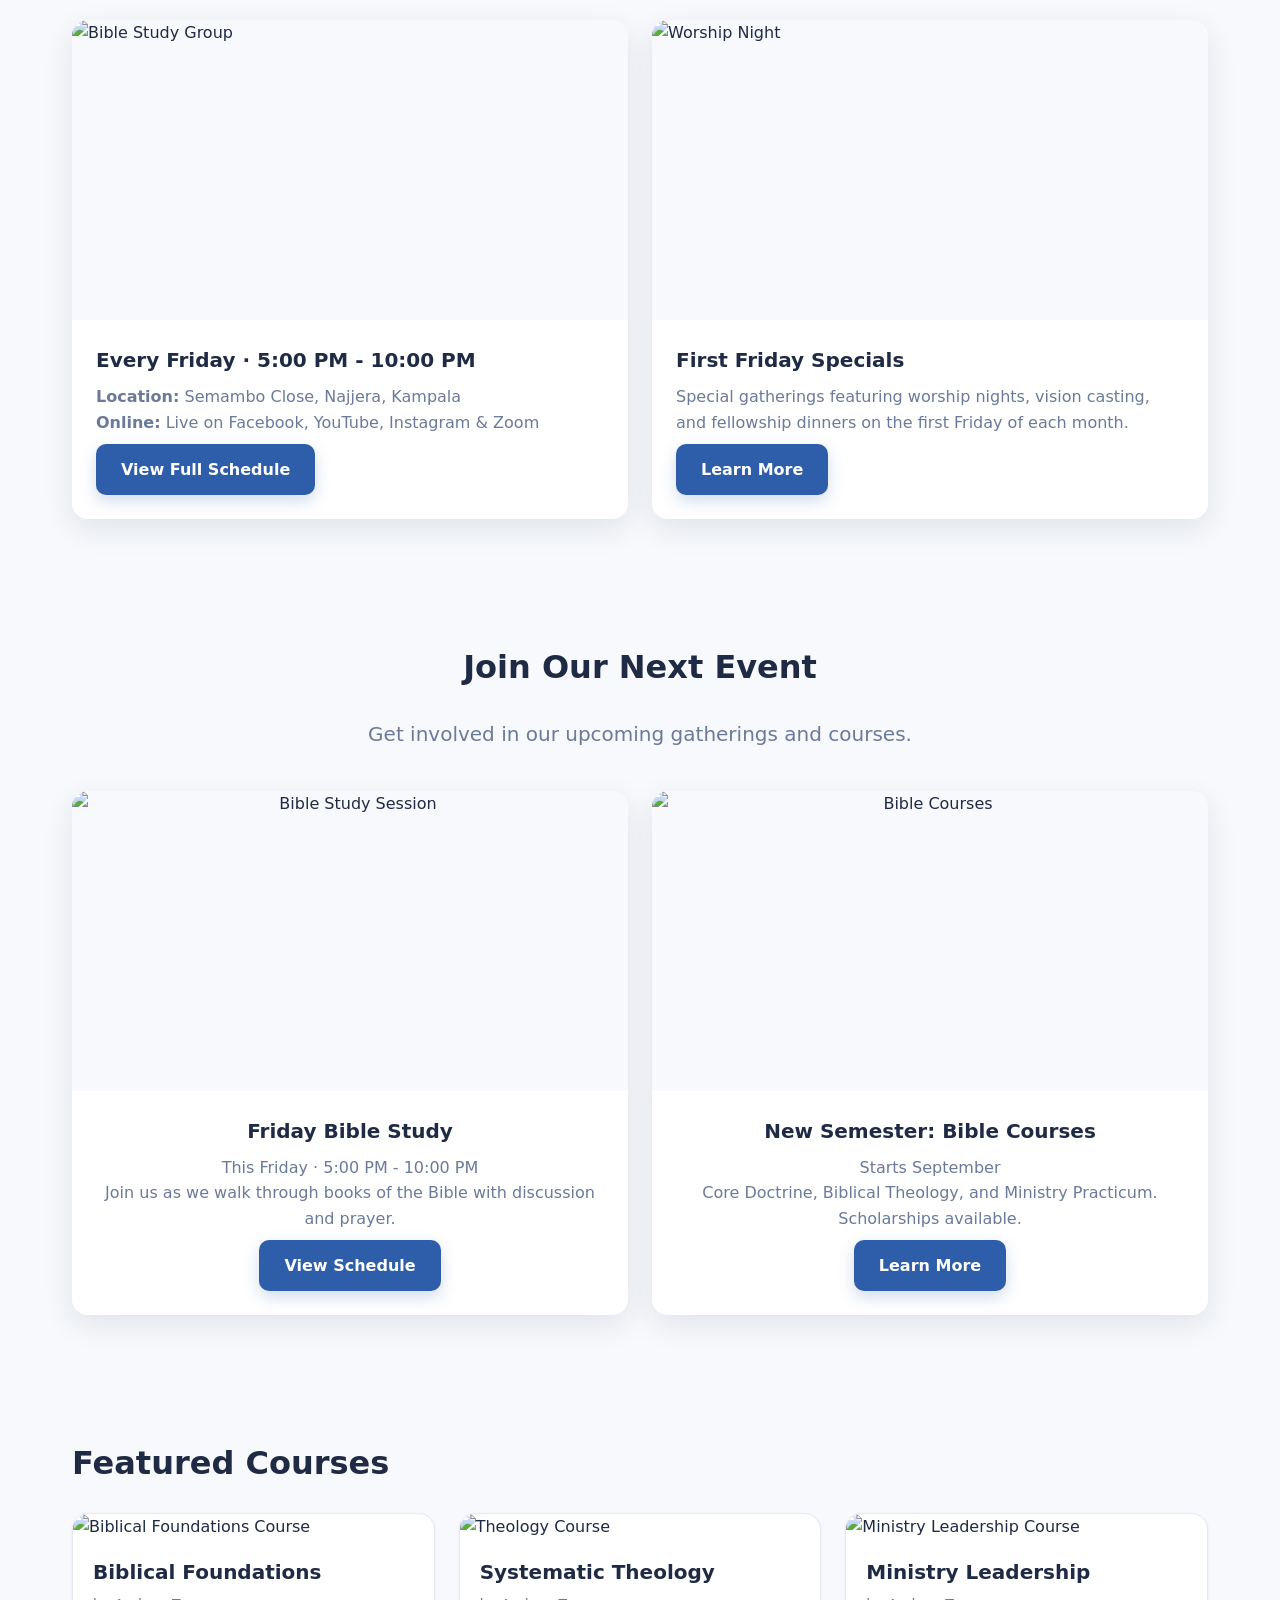
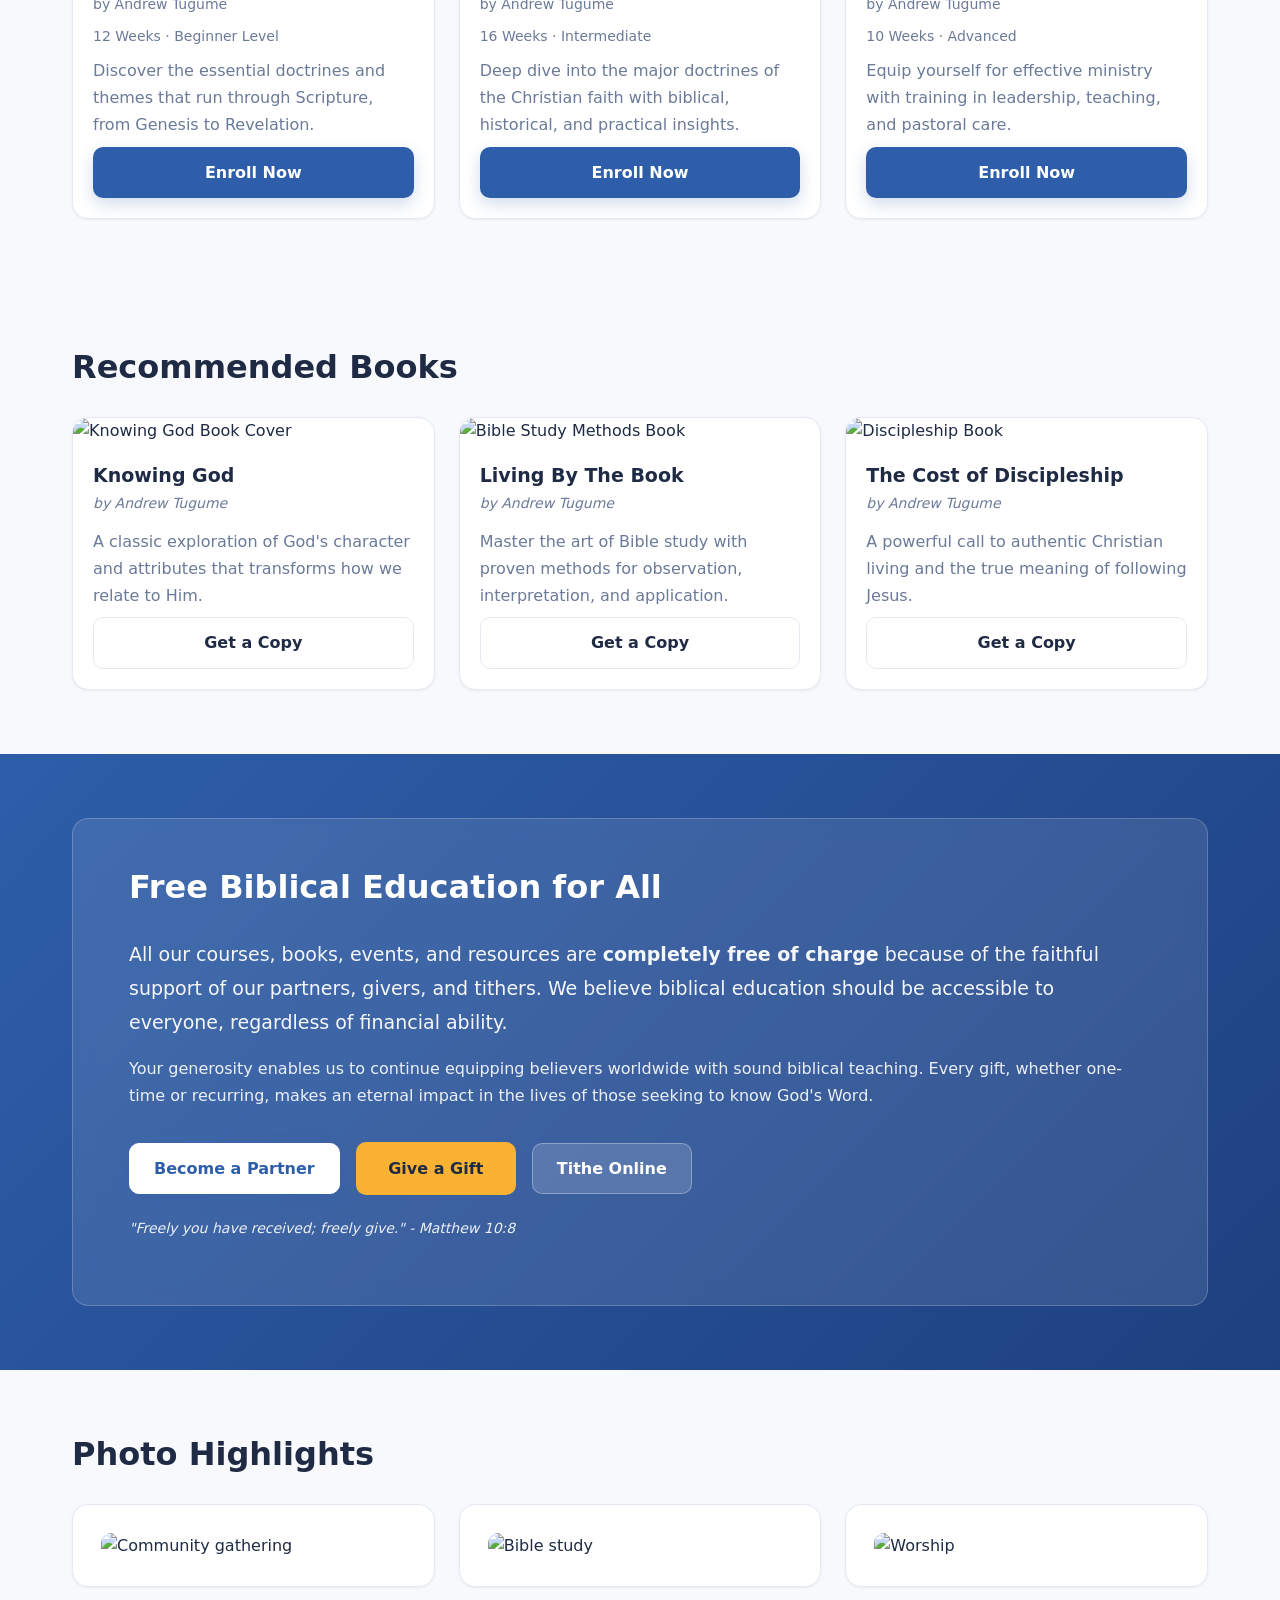
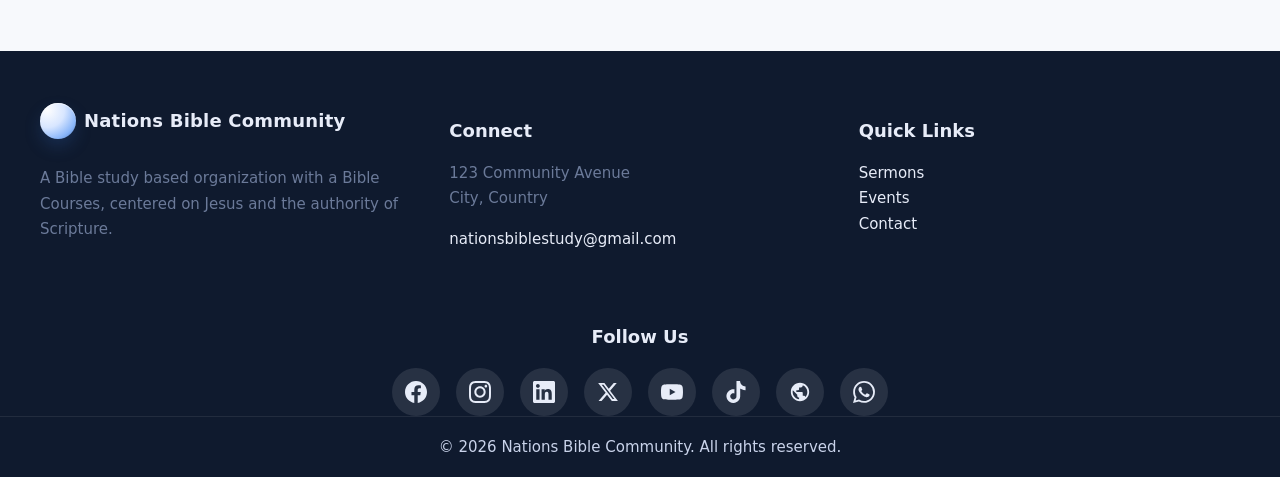
==== commit c2d22b0e: "Modernize website with contemporary design and layout - Updated CSS with modern shadows, transitions" ====
--- a/index.html
+++ b/index.html
@@ -33,28 +33,32 @@
     <main>
       <section class="hero">
         <div class="container inner">
-          <h1>Movement Of Seekers , Believers And Ministers</h1>
-          <p>Nations Bible Community is a Bible study based organization with a Christ‑centered Bible Courses, equipping believers for life and ministry.</p>
+          <h1>Movement Of Seekers, Believers And Ministers</h1>
+          <p>Nations Bible Community is a Bible study based organization with Christ‑centered Bible Courses, equipping believers for life and ministry.</p>
           <div class="cta-row">
-            <a class="btn btn-primary" href="bible-Courses.html">Explore Bible Courses</a>
-            <a class="btn btn-secondary" href="contact.html">Get in Touch</a>
-          </div>
-        </div>
-      </section>
-
-      <section class="section">
-        <div class="container">
-          <h2 class="section-title">What We’re About</h2>
-          <div class="grid cols-3">
-            <div class="card">
+            <a class="btn btn-light" href="bible-Courses.html">Explore Bible Courses</a>
+            <a class="btn btn-outline" href="contact.html">Get in Touch</a>
+          </div>
+        </div>
+      </section>
+
+      <section class="section">
+        <div class="container text-center">
+          <h2 class="section-title">What We're About</h2>
+          <p class="section-intro">We are a community gathered around the Scriptures and the gospel of Jesus Christ, committed to spiritual formation and equipping believers for ministry.</p>
+          <div class="feature-grid">
+            <div class="feature-card">
+              <span class="feature-icon">📖</span>
               <h3>Deep Bible Study</h3>
               <p>Gathering around Scripture each week to grow in knowledge, love, and obedience to Jesus.</p>
             </div>
-            <div class="card">
+            <div class="feature-card">
+              <span class="feature-icon">🎓</span>
               <h3>Bible Courses</h3>
               <p>Offering foundational and advanced tracks for discipleship, leadership, and ministry preparation.</p>
             </div>
-            <div class="card">
+            <div class="feature-card">
+              <span class="feature-icon">🌍</span>
               <h3>Mission & Outreach</h3>
               <p>Serving our city and the nations through prayer, evangelism, and compassionate care.</p>
             </div>
@@ -62,47 +66,58 @@
         </div>
       </section>
 
-      <section class="section">
-        <div class="container">
-          <h2 class="section-title">Upcoming Highlights</h2>
+      <section class="section" style="background: var(--color-bg);">
+        <div class="container">
+          <h2 class="section-title text-center">Weekly Bible Study</h2>
+          <p class="section-intro">Join us every Friday evening for in-depth Bible study, fellowship, and spiritual growth.</p>
           <div class="grid cols-2">
-            <div class="card">
-              <h3>Weekly Bible Study</h3>
-              <p class="muted">Every Friday · 5:00 PM - 10:00 PM</p>
-              <p>Join us for in-depth Bible study, fellowship, and spiritual growth every Friday evening.</p>
-              <p><strong>Location:</strong> Semambo Close, Najjera, Kampala</p>
-              <p><strong>Online:</strong> Live on Facebook, YouTube, Instagram & Zoom</p>
-              <div class="spacer-sm"></div>
-              <a class="btn btn-primary" href="events.html">View Full Schedule</a>
-            </div>
-            <div class="card">
-              <h3>First Friday Specials</h3>
-              <p class="muted">Monthly Worship · Vision Night · Hymns & Dinner</p>
-              <p>Special gatherings on the first Friday of each month featuring worship nights, vision casting, and fellowship dinners.</p>
-              <div class="spacer-sm"></div>
-              <a class="btn btn-primary" href="events.html">Learn More</a>
-            </div>
-          </div>
-        </div>
-      </section>
-
-      <section class="section">
-        <div class="container">
+            <div class="image-card">
+              <img src="https://images.unsplash.com/photo-1507692049790-de58290a4334?w=800&h=600&fit=crop" alt="Bible Study Group" />
+              <div class="image-card-content">
+                <h3>Every Friday · 5:00 PM - 10:00 PM</h3>
+                <p><strong>Location:</strong> Semambo Close, Najjera, Kampala</p>
+                <p><strong>Online:</strong> Live on Facebook, YouTube, Instagram & Zoom</p>
+                <div class="spacer-sm"></div>
+                <a class="btn btn-primary" href="events.html">View Full Schedule</a>
+              </div>
+            </div>
+            <div class="image-card">
+              <img src="https://images.unsplash.com/photo-1501281668745-f7f57925c3b4?w=800&h=600&fit=crop" alt="Worship Night" />
+              <div class="image-card-content">
+                <h3>First Friday Specials</h3>
+                <p>Special gatherings featuring worship nights, vision casting, and fellowship dinners on the first Friday of each month.</p>
+                <div class="spacer-sm"></div>
+                <a class="btn btn-primary" href="events.html">Learn More</a>
+              </div>
+            </div>
+          </div>
+        </div>
+      </section>
+
+      <section class="section">
+        <div class="container text-center">
           <h2 class="section-title">Join Our Next Event</h2>
+          <p class="section-intro">Get involved in our upcoming gatherings and courses.</p>
           <div class="grid cols-2">
-            <div class="card">
-              <h3>Friday Bible Study</h3>
-              <p class="muted">This Friday · 5:00 PM - 10:00 PM</p>
-              <p>Join us as we walk through books of the Bible with discussion and prayer.</p>
-              <div class="spacer-sm"></div>
-              <a class="btn btn-secondary" href="events.html">View Schedule</a>
-            </div>
-            <div class="card">
-              <h3>New Semester: Bible Courses</h3>
-              <p class="muted">Starts September</p>
-              <p>Core Doctrine, Biblical Theology, and Ministry Practicum. Scholarships available.</p>
-              <div class="spacer-sm"></div>
-              <a class="btn btn-primary" href="bible-Courses.html">Learn More</a>
+            <div class="image-card">
+              <img src="https://images.unsplash.com/photo-1504052434569-70ad5836ab65?w=800&h=600&fit=crop" alt="Bible Study Session" />
+              <div class="image-card-content">
+                <h3>Friday Bible Study</h3>
+                <p class="muted">This Friday · 5:00 PM - 10:00 PM</p>
+                <p>Join us as we walk through books of the Bible with discussion and prayer.</p>
+                <div class="spacer-sm"></div>
+                <a class="btn btn-primary" href="events.html">View Schedule</a>
+              </div>
+            </div>
+            <div class="image-card">
+              <img src="https://images.unsplash.com/photo-1524178232363-1fb2b075b655?w=800&h=600&fit=crop" alt="Bible Courses" />
+              <div class="image-card-content">
+                <h3>New Semester: Bible Courses</h3>
+                <p class="muted">Starts September</p>
+                <p>Core Doctrine, Biblical Theology, and Ministry Practicum. Scholarships available.</p>
+                <div class="spacer-sm"></div>
+                <a class="btn btn-primary" href="bible-Courses.html">Learn More</a>
+              </div>
             </div>
           </div>
         </div>
--- a/assets/css/styles.css
+++ b/assets/css/styles.css
@@ -11,11 +11,13 @@
   --color-text: #1f2a44;
   --color-muted: #6b7a99;
   --color-border: #e5e9f2;
-  --shadow-sm: 0 1px 2px rgba(0, 0, 0, 0.05);
-  --shadow-md: 0 8px 24px rgba(31, 42, 68, 0.08);
-  --radius: 12px;
-  --radius-sm: 8px;
-  --max-w: 1100px;
+  --shadow-sm: 0 1px 3px rgba(0, 0, 0, 0.06);
+  --shadow-md: 0 10px 30px rgba(31, 42, 68, 0.1);
+  --shadow-lg: 0 20px 60px rgba(31, 42, 68, 0.15);
+  --radius: 16px;
+  --radius-sm: 10px;
+  --max-w: 1200px;
+  --transition: all 0.3s cubic-bezier(0.4, 0, 0.2, 1);
 }
 
 * {
@@ -254,57 +256,88 @@
 /* Hero */
 .hero {
   position: relative;
-  background: radial-gradient(120% 120% at 10% 10%, #ffffff, #e9f0ff 50%, #cfe0ff 85%);
+  background: linear-gradient(135deg, #667eea 0%, #764ba2 100%);
   overflow: hidden;
+  min-height: 500px;
+  display: flex;
+  align-items: center;
+}
+
+.hero::before {
+  content: '';
+  position: absolute;
+  top: 0;
+  left: 0;
+  right: 0;
+  bottom: 0;
+  background: url('https://images.unsplash.com/photo-1507692049790-de58290a4334?w=1600&h=900&fit=crop') center/cover;
+  opacity: 0.15;
+  z-index: 0;
 }
 
 .hero .inner {
+  position: relative;
+  z-index: 1;
   display: grid;
-  gap: 16px;
-  padding: 40px 0 36px;
+  gap: 20px;
+  padding: 60px 0;
+  text-align: center;
+  color: white;
 }
 
 .hero h1 {
   margin: 0;
-  font-size: 28px;
+  font-size: 32px;
   line-height: 1.2;
+  font-weight: 800;
+  color: white;
+  text-shadow: 0 2px 20px rgba(0, 0, 0, 0.3);
 }
 
 .hero p {
   margin: 0;
-  color: var(--color-muted);
-  font-size: 16px;
-  line-height: 1.6;
+  color: rgba(255, 255, 255, 0.95);
+  font-size: 18px;
+  line-height: 1.7;
+  max-width: 700px;
+  margin: 0 auto;
 }
 
 .cta-row {
   display: flex;
-  gap: 12px;
+  gap: 16px;
   flex-wrap: wrap;
-  margin-top: 8px;
-}
-
-@media (min-width: 640px) {
+  margin-top: 16px;
+  justify-content: center;
+}
+
+@media (min-width: 640px) {
+  .hero {
+    min-height: 550px;
+  }
   .hero .inner { 
-    padding: 48px 0 44px;
-    gap: 18px;
-  }
-  .hero h1 { font-size: 36px; }
-  .hero p { font-size: 18px; }
+    padding: 80px 0;
+    gap: 24px;
+  }
+  .hero h1 { font-size: 48px; }
+  .hero p { font-size: 20px; }
 }
 
 @media (min-width: 1024px) {
+  .hero {
+    min-height: 600px;
+  }
   .hero .inner { 
-    padding: 64px 0 56px;
-    gap: 20px;
-  }
-  .hero h1 { font-size: 44px; }
-  .hero p { font-size: 20px; }
+    padding: 100px 0;
+    gap: 28px;
+  }
+  .hero h1 { font-size: 56px; }
+  .hero p { font-size: 22px; }
 }
 
 @media (min-width: 1280px) {
-  .hero .inner { padding: 80px 0 72px; }
-  .hero h1 { font-size: 52px; }
+  .hero .inner { padding: 120px 0; }
+  .hero h1 { font-size: 64px; }
 }
 
 /* Sections */
@@ -391,31 +424,54 @@
   background: var(--color-surface);
   border: 1px solid var(--color-border);
   border-radius: var(--radius);
-  padding: 16px;
+  padding: 24px;
   box-shadow: var(--shadow-sm);
-  transition: transform 0.2s ease, box-shadow 0.2s ease;
+  transition: var(--transition);
+  position: relative;
+  overflow: hidden;
+}
+
+.card::before {
+  content: '';
+  position: absolute;
+  top: 0;
+  left: 0;
+  right: 0;
+  height: 4px;
+  background: linear-gradient(90deg, var(--color-primary), var(--color-accent));
+  transform: scaleX(0);
+  transition: var(--transition);
+  transform-origin: left;
 }
 
 @media (min-width: 640px) {
   .card {
-    padding: 20px;
+    padding: 28px;
   }
 }
 
 .card:hover {
-  transform: translateY(-2px);
-  box-shadow: var(--shadow-md);
+  transform: translateY(-4px);
+  box-shadow: var(--shadow-lg);
+  border-color: var(--color-primary);
+}
+
+.card:hover::before {
+  transform: scaleX(1);
 }
 
 .card h3 {
-  margin: 0 0 8px 0;
-  font-size: 18px;
+  margin: 0 0 12px 0;
+  font-size: 20px;
   line-height: 1.3;
+  color: var(--color-text);
+  font-weight: 700;
 }
 
 @media (min-width: 640px) {
   .card h3 {
-    font-size: 20px;
+    font-size: 22px;
+    margin: 0 0 14px 0;
   }
 }
 
@@ -423,7 +479,7 @@
   margin: 0; 
   color: var(--color-muted);
   font-size: 15px;
-  line-height: 1.6;
+  line-height: 1.7;
 }
 
 @media (min-width: 640px) {
@@ -433,7 +489,7 @@
 }
 
 .card img {
-  border-radius: 8px;
+  border-radius: var(--radius-sm);
   width: 100%;
   height: auto;
 }
@@ -2340,4 +2396,261 @@
   }
 }
 
-
+/* Modern Enhancements */
+.feature-grid {
+  display: grid;
+  gap: 32px;
+}
+
+@media (min-width: 768px) {
+  .feature-grid {
+    grid-template-columns: repeat(2, 1fr);
+    gap: 40px;
+  }
+}
+
+@media (min-width: 1024px) {
+  .feature-grid {
+    grid-template-columns: repeat(3, 1fr);
+  }
+}
+
+.feature-card {
+  background: white;
+  padding: 32px;
+  border-radius: var(--radius);
+  box-shadow: var(--shadow-md);
+  transition: var(--transition);
+  text-align: center;
+  border: 2px solid transparent;
+}
+
+.feature-card:hover {
+  transform: translateY(-6px);
+  box-shadow: var(--shadow-lg);
+  border-color: var(--color-primary);
+}
+
+.feature-icon {
+  font-size: 48px;
+  margin-bottom: 20px;
+  display: block;
+}
+
+.feature-card h3 {
+  margin: 0 0 12px;
+  font-size: 22px;
+  color: var(--color-text);
+}
+
+.feature-card p {
+  margin: 0;
+  color: var(--color-muted);
+  line-height: 1.7;
+}
+
+/* Image Cards */
+.image-card {
+  position: relative;
+  border-radius: var(--radius);
+  overflow: hidden;
+  box-shadow: var(--shadow-md);
+  transition: var(--transition);
+}
+
+.image-card:hover {
+  transform: scale(1.02);
+  box-shadow: var(--shadow-lg);
+}
+
+.image-card img {
+  width: 100%;
+  height: 300px;
+  object-fit: cover;
+  display: block;
+}
+
+.image-card-content {
+  padding: 24px;
+  background: white;
+}
+
+.image-card h3 {
+  margin: 0 0 8px;
+  font-size: 20px;
+}
+
+.image-card p {
+  margin: 0;
+  color: var(--color-muted);
+  line-height: 1.6;
+}
+
+/* Stats Section */
+.stats-grid {
+  display: grid;
+  gap: 24px;
+  text-align: center;
+}
+
+@media (min-width: 640px) {
+  .stats-grid {
+    grid-template-columns: repeat(2, 1fr);
+  }
+}
+
+@media (min-width: 1024px) {
+  .stats-grid {
+    grid-template-columns: repeat(4, 1fr);
+  }
+}
+
+.stat-card {
+  background: white;
+  padding: 32px 24px;
+  border-radius: var(--radius);
+  box-shadow: var(--shadow-sm);
+}
+
+.stat-number {
+  font-size: 40px;
+  font-weight: 800;
+  color: var(--color-primary);
+  line-height: 1;
+  margin-bottom: 8px;
+  display: block;
+}
+
+.stat-label {
+  font-size: 16px;
+  color: var(--color-muted);
+  font-weight: 600;
+}
+
+/* Testimonial Cards */
+.testimonial-card {
+  background: white;
+  padding: 32px;
+  border-radius: var(--radius);
+  box-shadow: var(--shadow-md);
+  position: relative;
+}
+
+.testimonial-card::before {
+  content: '"';
+  position: absolute;
+  top: 20px;
+  left: 24px;
+  font-size: 60px;
+  color: var(--color-primary);
+  opacity: 0.2;
+  font-family: Georgia, serif;
+  line-height: 1;
+}
+
+.testimonial-text {
+  font-size: 16px;
+  line-height: 1.7;
+  color: var(--color-text);
+  margin-bottom: 20px;
+  font-style: italic;
+}
+
+.testimonial-author {
+  display: flex;
+  align-items: center;
+  gap: 12px;
+}
+
+.testimonial-avatar {
+  width: 48px;
+  height: 48px;
+  border-radius: 50%;
+  object-fit: cover;
+}
+
+.testimonial-info h4 {
+  margin: 0;
+  font-size: 16px;
+  color: var(--color-text);
+}
+
+.testimonial-info p {
+  margin: 0;
+  font-size: 14px;
+  color: var(--color-muted);
+}
+
+/* Section with Background */
+.section-dark {
+  background: linear-gradient(135deg, #1e3a8a 0%, #3b82f6 100%);
+  color: white;
+}
+
+.section-dark h2,
+.section-dark h3 {
+  color: white;
+}
+
+.section-dark p {
+  color: rgba(255, 255, 255, 0.9);
+}
+
+.section-accent {
+  background: linear-gradient(135deg, #f59e0b 0%, #fbbf24 100%);
+  color: var(--color-text);
+}
+
+/* Animations */
+@keyframes fadeInUp {
+  from {
+    opacity: 0;
+    transform: translateY(30px);
+  }
+  to {
+    opacity: 1;
+    transform: translateY(0);
+  }
+}
+
+.animate-in {
+  animation: fadeInUp 0.6s ease-out forwards;
+}
+
+/* Utility Classes */
+.text-center {
+  text-align: center;
+}
+
+.mb-0 { margin-bottom: 0; }
+.mb-1 { margin-bottom: 8px; }
+.mb-2 { margin-bottom: 16px; }
+.mb-3 { margin-bottom: 24px; }
+.mb-4 { margin-bottom: 32px; }
+
+.mt-0 { margin-top: 0; }
+.mt-1 { margin-top: 8px; }
+.mt-2 { margin-top: 16px; }
+.mt-3 { margin-top: 24px; }
+.mt-4 { margin-top: 32px; }
+
+.fw-bold { font-weight: 700; }
+.fw-semibold { font-weight: 600; }
+.fw-normal { font-weight: 400; }
+
+.section-intro {
+  font-size: 18px;
+  line-height: 1.7;
+  color: var(--color-muted);
+  max-width: 800px;
+  margin: 0 auto 40px;
+  text-align: center;
+}
+
+@media (min-width: 640px) {
+  .section-intro {
+    font-size: 20px;
+  }
+}
+
+
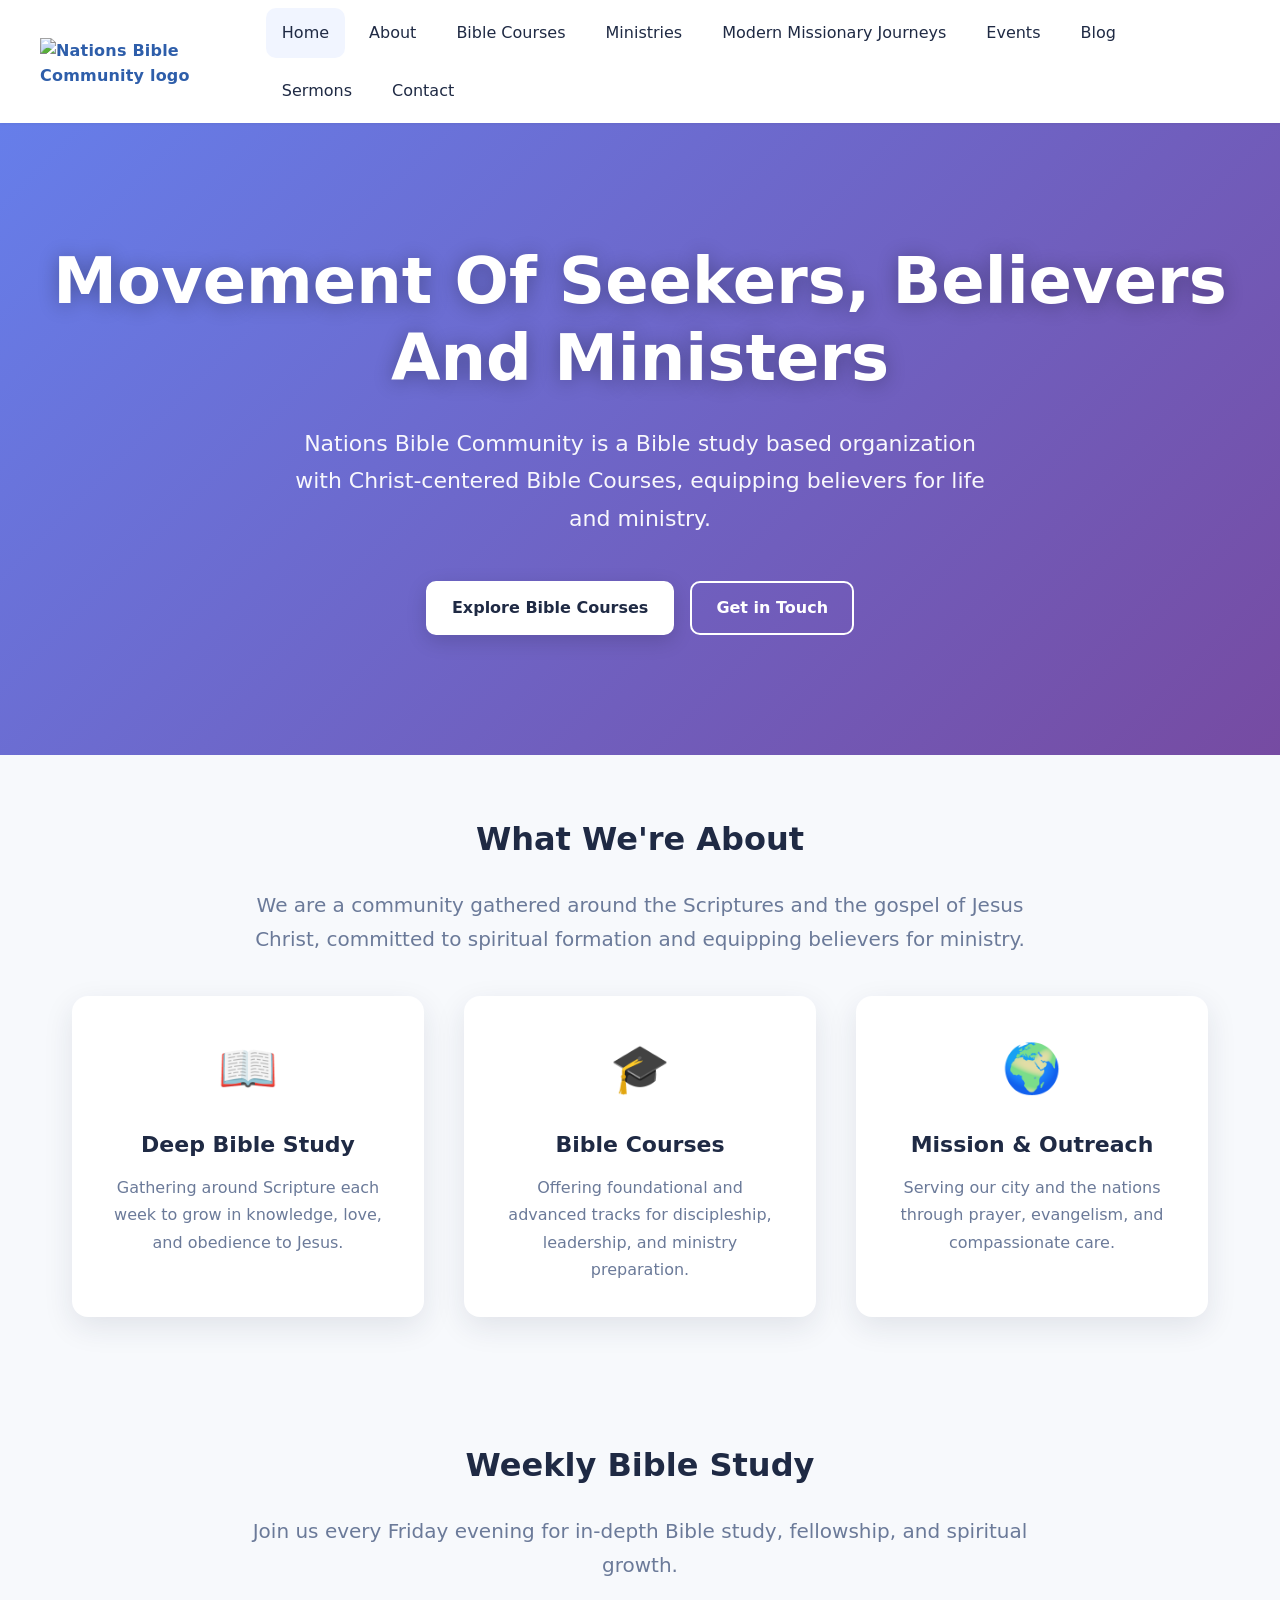
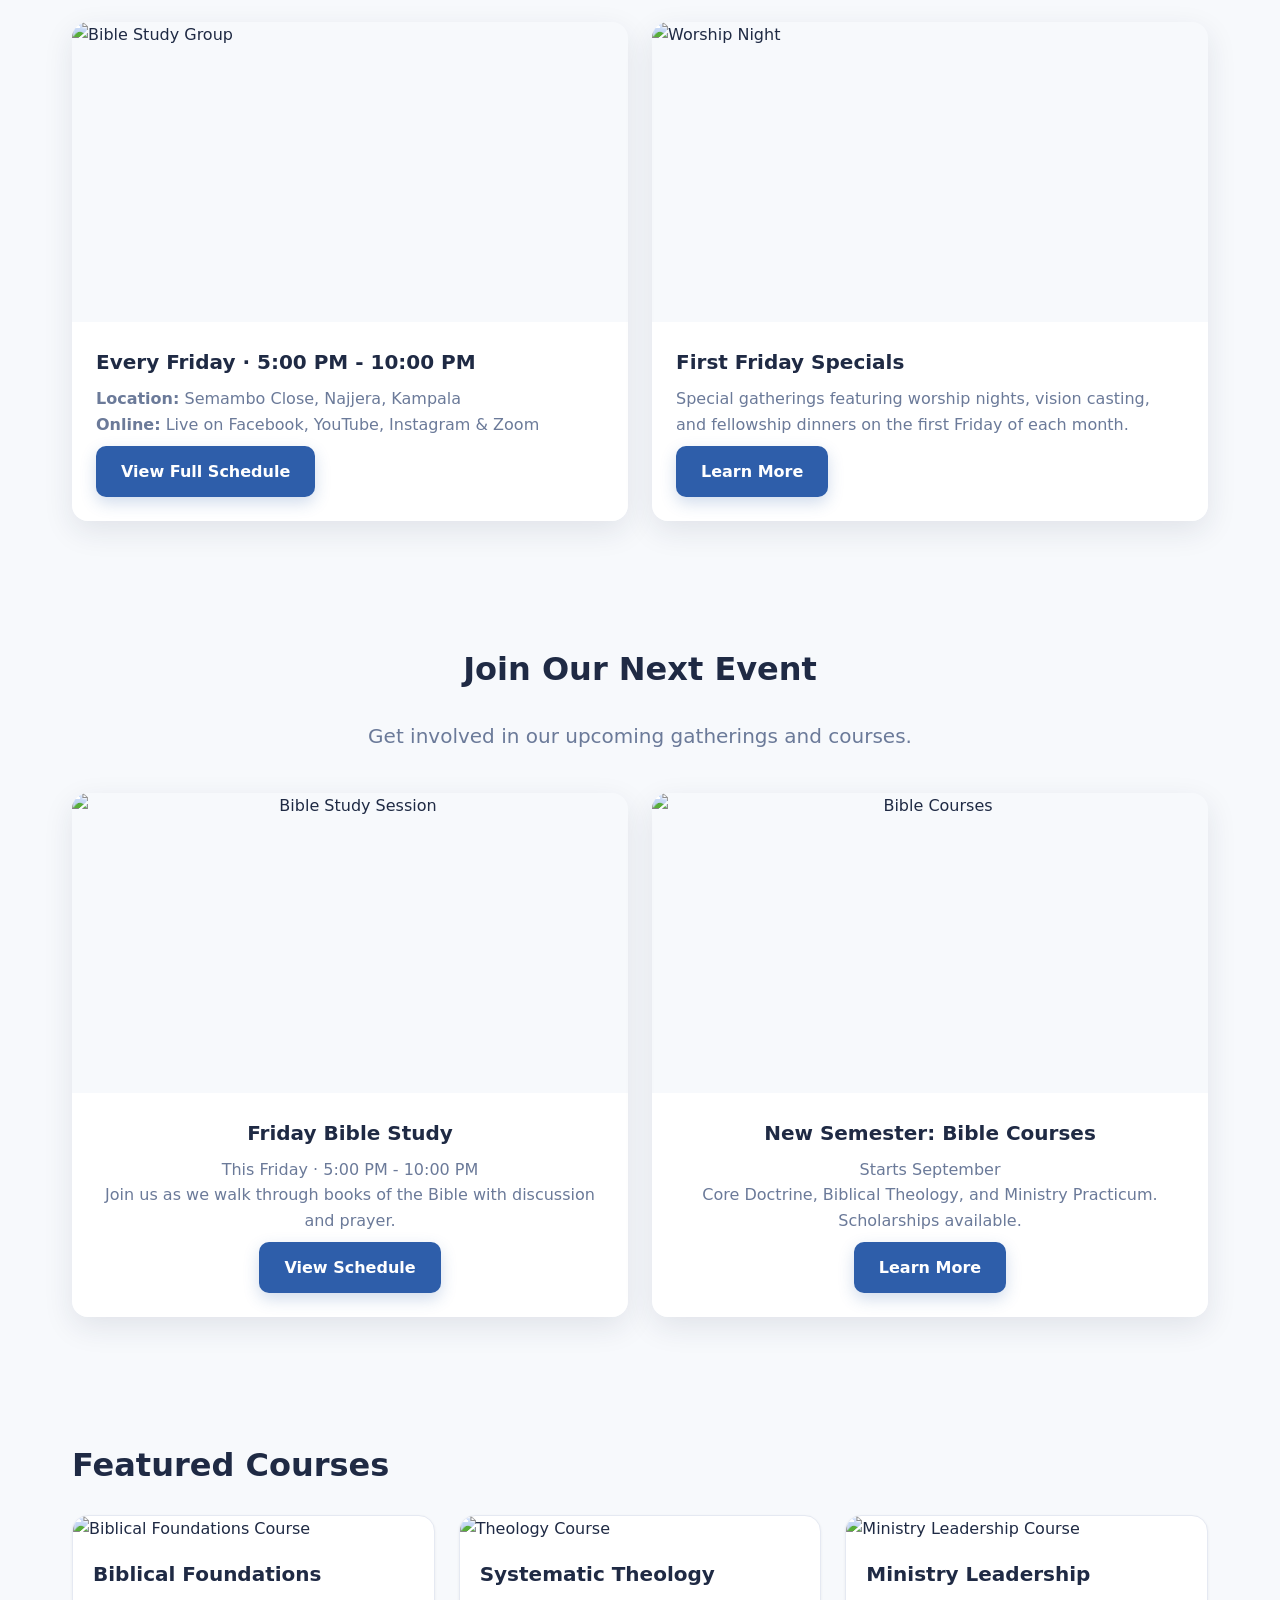
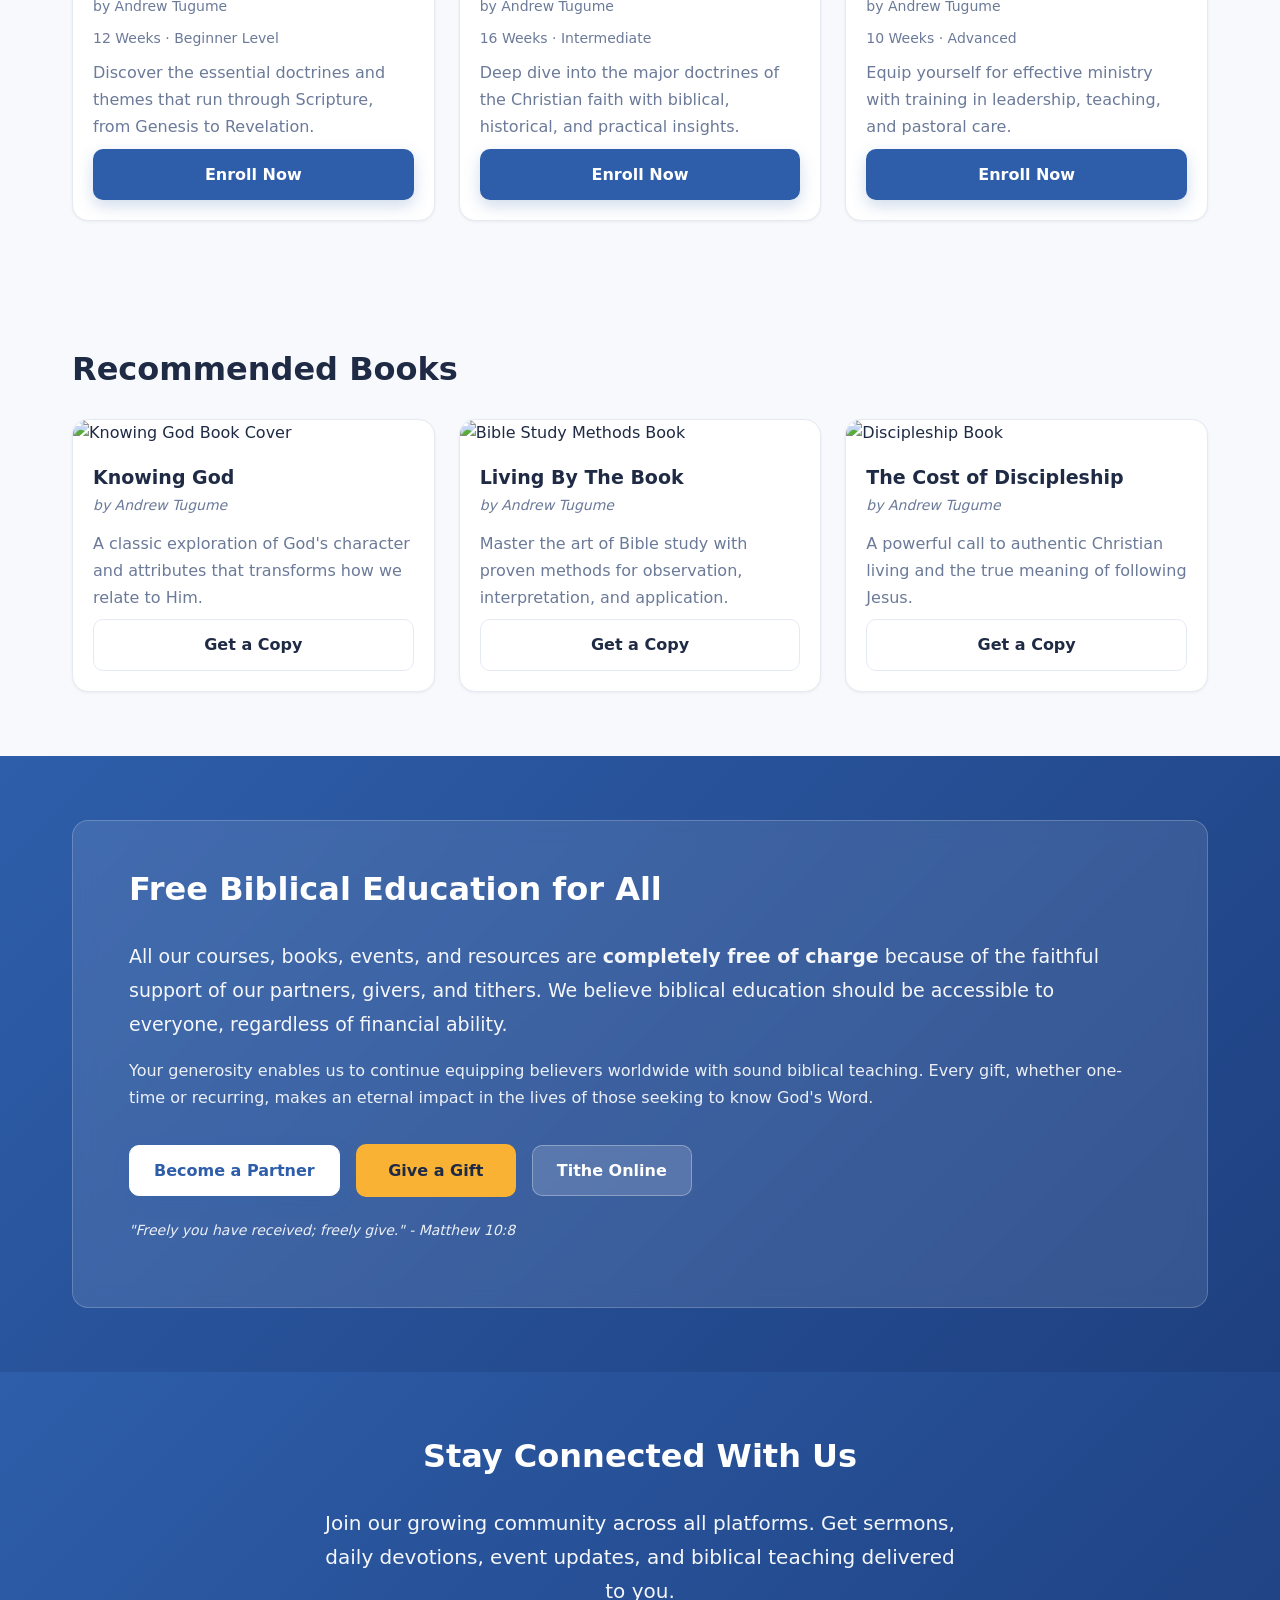
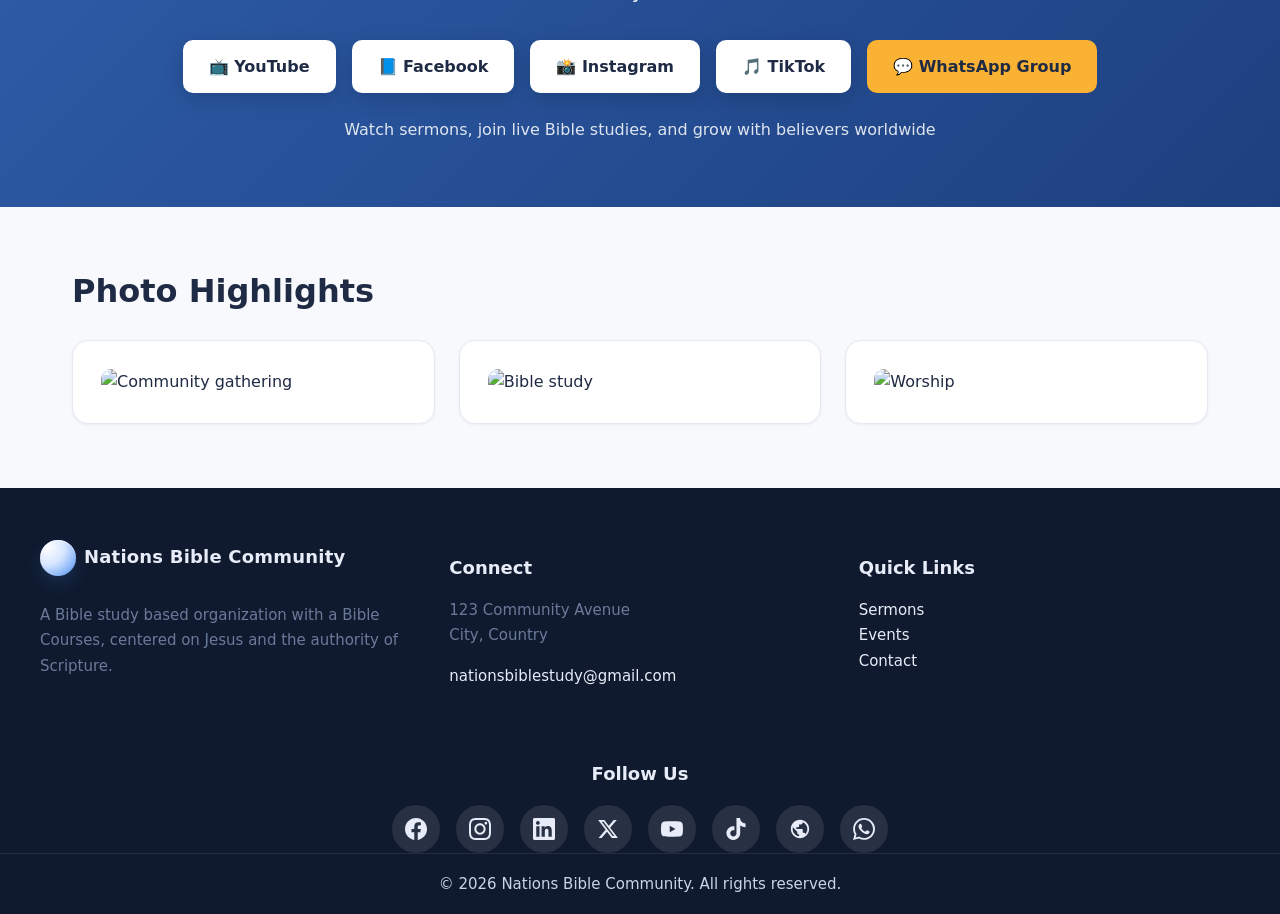
==== commit c0a5b399: "initial" ====
--- a/index.html
+++ b/index.html
@@ -222,13 +222,28 @@
         </div>
       </section>
 
+      <section class="section" style="background: linear-gradient(135deg, #2e5eaa 0%, #1e4080 100%); color: white;">
+        <div class="container text-center">
+          <h2 class="section-title" style="color: white;">Stay Connected With Us</h2>
+          <p class="section-intro" style="color: rgba(255,255,255,0.95); max-width: 650px; margin: 0 auto 32px;">Join our growing community across all platforms. Get sermons, daily devotions, event updates, and biblical teaching delivered to you.</p>
+          <div style="display: flex; gap: 16px; justify-content: center; flex-wrap: wrap; margin-bottom: 24px;">
+            <a href="https://www.youtube.com/@NationsBibleCommunity?sub_confirmation=1" target="_blank" rel="noopener noreferrer" class="btn btn-light" style="display: inline-flex; align-items: center; gap: 8px;">📺 YouTube</a>
+            <a href="https://www.facebook.com/nationsbiblecommunity" target="_blank" rel="noopener noreferrer" class="btn btn-light" style="display: inline-flex; align-items: center; gap: 8px;">📘 Facebook</a>
+            <a href="https://www.instagram.com/nationsbiblecommunity/" target="_blank" rel="noopener noreferrer" class="btn btn-light" style="display: inline-flex; align-items: center; gap: 8px;">📸 Instagram</a>
+            <a href="https://www.tiktok.com/@nationsbiblecommunity" target="_blank" rel="noopener noreferrer" class="btn btn-light" style="display: inline-flex; align-items: center; gap: 8px;">🎵 TikTok</a>
+            <a href="https://chat.whatsapp.com/FD0A2mCJZDa2Mbqac1Lst9" target="_blank" rel="noopener noreferrer" class="btn btn-accent" style="display: inline-flex; align-items: center; gap: 8px;">💬 WhatsApp Group</a>
+          </div>
+          <p style="color: rgba(255,255,255,0.85); font-size: 16px; margin: 0;">Watch sermons, join live Bible studies, and grow with believers worldwide</p>
+        </div>
+      </section>
+
       <section class="section">
         <div class="container">
           <h2 class="section-title">Photo Highlights</h2>
           <div class="grid cols-3">
-            <div class="card"><img src="https://asset.cloudinary.com/dwa3soopc/c2e55dc8b83c767d360cef17e746f982" alt="Community gathering" /></div>
-            <div class="card"><img src="https://asset.cloudinary.com/dwa3soopc/c2e55dc8b83c767d360cef17e746f982" alt="Bible study" /></div>
-            <div class="card"><img src="https://asset.cloudinary.com/dwa3soopc/c2e55dc8b83c767d360cef17e746f982" alt="Worship" /></div>
+            <div class="card"><img src="https://images.unsplash.com/photo-1511632765486-a01980e01a18?w=600&h=400&fit=crop" alt="Community gathering" /></div>
+            <div class="card"><img src="https://images.unsplash.com/photo-1507692049790-de58290a4334?w=600&h=400&fit=crop" alt="Bible study" /></div>
+            <div class="card"><img src="https://images.unsplash.com/photo-1501281668745-f7f57925c3b4?w=600&h=400&fit=crop" alt="Worship" /></div>
           </div>
         </div>
       </section>
--- a/assets/css/styles.css
+++ b/assets/css/styles.css
@@ -681,6 +681,43 @@
 }
 
 .btn-accent:active {
+  transform: translateY(0);
+}
+
+.btn-light {
+  background: white;
+  color: var(--color-text);
+  border: 2px solid white;
+  font-weight: 700;
+  box-shadow: 0 6px 20px rgba(0, 0, 0, 0.15);
+}
+
+.btn-light:hover {
+  background: rgba(255, 255, 255, 0.95);
+  text-decoration: none;
+  transform: translateY(-2px);
+  box-shadow: 0 10px 30px rgba(0, 0, 0, 0.25);
+}
+
+.btn-light:active {
+  transform: translateY(0);
+}
+
+.btn-outline {
+  background: transparent;
+  color: white;
+  border: 2px solid white;
+  font-weight: 700;
+}
+
+.btn-outline:hover {
+  background: rgba(255, 255, 255, 0.15);
+  text-decoration: none;
+  transform: translateY(-1px);
+  box-shadow: 0 4px 16px rgba(255, 255, 255, 0.2);
+}
+
+.btn-outline:active {
   transform: translateY(0);
 }
 
@@ -2653,4 +2690,375 @@
   }
 }
 
-
+/* Sermons Page Styles */
+.sermon-controls {
+  background: white;
+  padding: 24px;
+  border-radius: var(--radius);
+  box-shadow: var(--shadow-md);
+  margin-bottom: 32px;
+}
+
+.search-bar {
+  display: flex;
+  gap: 12px;
+  margin-bottom: 20px;
+}
+
+.search-bar input {
+  flex: 1;
+  padding: 14px 18px;
+  border: 2px solid var(--color-border);
+  border-radius: var(--radius-sm);
+  font-size: 16px;
+  transition: var(--transition);
+}
+
+.search-bar input:focus {
+  outline: none;
+  border-color: var(--color-primary);
+  box-shadow: 0 0 0 3px rgba(46, 94, 170, 0.1);
+}
+
+.filter-controls {
+  display: grid;
+  gap: 12px;
+  grid-template-columns: repeat(auto-fit, minmax(200px, 1fr));
+}
+
+@media (min-width: 768px) {
+  .filter-controls {
+    grid-template-columns: repeat(3, 1fr);
+  }
+}
+
+.filter-controls select {
+  padding: 12px 16px;
+  border: 2px solid var(--color-border);
+  border-radius: var(--radius-sm);
+  font-size: 15px;
+  background: white;
+  cursor: pointer;
+  transition: var(--transition);
+}
+
+.filter-controls select:focus {
+  outline: none;
+  border-color: var(--color-primary);
+  box-shadow: 0 0 0 3px rgba(46, 94, 170, 0.1);
+}
+
+.sermons-grid {
+  display: grid;
+  gap: 32px;
+  grid-template-columns: 1fr;
+}
+
+@media (min-width: 768px) {
+  .sermons-grid {
+    grid-template-columns: repeat(2, 1fr);
+  }
+}
+
+@media (min-width: 1200px) {
+  .sermons-grid {
+    grid-template-columns: repeat(3, 1fr);
+  }
+}
+
+.sermon-card {
+  background: white;
+  border-radius: var(--radius);
+  overflow: hidden;
+  box-shadow: var(--shadow-md);
+  transition: var(--transition);
+  display: flex;
+  flex-direction: column;
+}
+
+.sermon-card:hover {
+  transform: translateY(-6px);
+  box-shadow: var(--shadow-lg);
+}
+
+.sermon-thumbnail {
+  position: relative;
+  width: 100%;
+  height: 220px;
+  overflow: hidden;
+}
+
+.sermon-thumbnail img {
+  width: 100%;
+  height: 100%;
+  object-fit: cover;
+  transition: var(--transition);
+}
+
+.sermon-card:hover .sermon-thumbnail img {
+  transform: scale(1.05);
+}
+
+.format-badges {
+  position: absolute;
+  top: 12px;
+  right: 12px;
+  display: flex;
+  flex-direction: column;
+  gap: 6px;
+}
+
+.badge {
+  padding: 6px 12px;
+  border-radius: 20px;
+  font-size: 12px;
+  font-weight: 600;
+  backdrop-filter: blur(10px);
+  box-shadow: 0 2px 8px rgba(0, 0, 0, 0.15);
+}
+
+.badge-video {
+  background: rgba(220, 38, 38, 0.9);
+  color: white;
+}
+
+.badge-audio {
+  background: rgba(16, 185, 129, 0.9);
+  color: white;
+}
+
+.badge-transcript {
+  background: rgba(59, 130, 246, 0.9);
+  color: white;
+}
+
+.sermon-content {
+  padding: 24px;
+  display: flex;
+  flex-direction: column;
+  flex-grow: 1;
+}
+
+.sermon-meta {
+  display: flex;
+  justify-content: space-between;
+  align-items: center;
+  margin-bottom: 12px;
+  flex-wrap: wrap;
+  gap: 8px;
+}
+
+.series-tag {
+  background: var(--color-bg);
+  color: var(--color-primary);
+  padding: 4px 12px;
+  border-radius: 12px;
+  font-size: 13px;
+  font-weight: 600;
+}
+
+.date-tag {
+  color: var(--color-muted);
+  font-size: 13px;
+  font-weight: 500;
+}
+
+.sermon-content h3 {
+  margin: 0 0 12px;
+  font-size: 20px;
+  line-height: 1.3;
+  color: var(--color-text);
+}
+
+.sermon-excerpt {
+  margin: 0 0 16px;
+  color: var(--color-muted);
+  font-size: 15px;
+  line-height: 1.6;
+  flex-grow: 1;
+}
+
+.sermon-speaker {
+  margin: 0 0 16px;
+  font-size: 14px;
+  color: var(--color-muted);
+  padding-top: 12px;
+  border-top: 1px solid var(--color-border);
+}
+
+.sermon-actions {
+  display: flex;
+  gap: 10px;
+  flex-wrap: wrap;
+}
+
+.sermon-actions .btn {
+  flex: 1;
+  min-width: 140px;
+  padding: 12px 16px;
+  font-size: 14px;
+}
+
+.no-results {
+  text-align: center;
+  padding: 60px 20px;
+  background: white;
+  border-radius: var(--radius);
+  box-shadow: var(--shadow-sm);
+}
+
+.no-results p {
+  font-size: 18px;
+  color: var(--color-muted);
+  margin: 0;
+}
+
+/* Sermon Modal */
+.sermon-modal {
+  position: fixed;
+  inset: 0;
+  background: rgba(0, 0, 0, 0.8);
+  z-index: 2000;
+  display: flex;
+  align-items: center;
+  justify-content: center;
+  padding: 20px;
+  backdrop-filter: blur(5px);
+}
+
+.modal-content {
+  background: white;
+  border-radius: var(--radius);
+  max-width: 900px;
+  width: 100%;
+  max-height: 90vh;
+  overflow-y: auto;
+  position: relative;
+  box-shadow: 0 25px 50px rgba(0, 0, 0, 0.5);
+}
+
+.transcript-modal {
+  max-width: 800px;
+}
+
+.modal-close {
+  position: absolute;
+  top: 16px;
+  right: 16px;
+  width: 40px;
+  height: 40px;
+  border: none;
+  background: rgba(0, 0, 0, 0.5);
+  color: white;
+  font-size: 28px;
+  border-radius: 50%;
+  cursor: pointer;
+  z-index: 10;
+  display: flex;
+  align-items: center;
+  justify-content: center;
+  transition: var(--transition);
+}
+
+.modal-close:hover {
+  background: rgba(0, 0, 0, 0.8);
+  transform: rotate(90deg);
+}
+
+#modalBody,
+#transcriptBody {
+  padding: 32px;
+}
+
+.modal-video-container {
+  position: relative;
+  padding-bottom: 56.25%;
+  height: 0;
+  overflow: hidden;
+  background: black;
+  border-radius: var(--radius) var(--radius) 0 0;
+}
+
+.modal-video-container iframe,
+.modal-video-container video {
+  position: absolute;
+  top: 0;
+  left: 0;
+  width: 100%;
+  height: 100%;
+}
+
+.modal-sermon-info h2 {
+  margin: 0 0 12px;
+  font-size: 28px;
+  color: var(--color-text);
+}
+
+.modal-sermon-info .sermon-meta {
+  margin-bottom: 16px;
+}
+
+.modal-sermon-info p {
+  line-height: 1.7;
+  color: var(--color-muted);
+  margin-bottom: 20px;
+}
+
+.modal-tabs {
+  display: flex;
+  gap: 12px;
+  border-bottom: 2px solid var(--color-border);
+  margin-bottom: 24px;
+}
+
+.modal-tab {
+  padding: 12px 24px;
+  background: none;
+  border: none;
+  cursor: pointer;
+  font-weight: 600;
+  color: var(--color-muted);
+  border-bottom: 3px solid transparent;
+  margin-bottom: -2px;
+  transition: var(--transition);
+}
+
+.modal-tab.active {
+  color: var(--color-primary);
+  border-bottom-color: var(--color-primary);
+}
+
+.modal-tab:hover {
+  color: var(--color-primary);
+}
+
+.tab-content {
+  display: none;
+}
+
+.tab-content.active {
+  display: block;
+}
+
+.transcript-text {
+  line-height: 2;
+  font-size: 16px;
+  color: var(--color-text);
+}
+
+.transcript-text p {
+  margin-bottom: 16px;
+}
+
+.transcript-timestamp {
+  display: inline-block;
+  background: var(--color-bg);
+  color: var(--color-primary);
+  padding: 2px 8px;
+  border-radius: 4px;
+  font-size: 13px;
+  font-weight: 600;
+  margin-right: 8px;
+}
+
+
